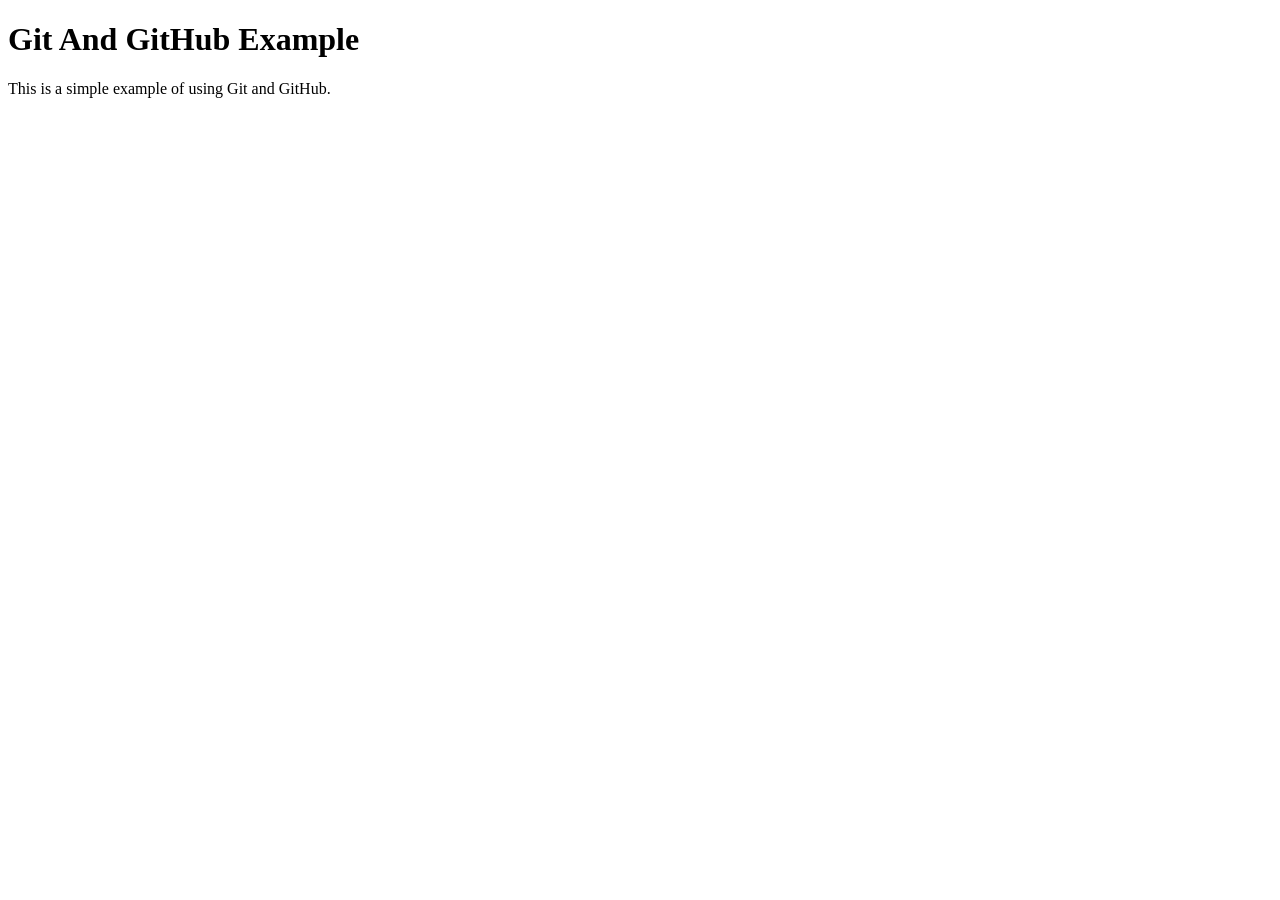
==== index.html @ 1efa2e89 "htmlSection" ====
<!DOCTYPE html>
<html lang="en">
<head>
    <meta charset="UTF-8">
    <meta name="viewport" content="width=device-width, initial-scale=1.0">
    <title>Git And GitHub Example</title>
    <link rel="stylesheet" href="style.css">
</head>
<body>
    <h1>Git And GitHub Example</h1>
    <p>This is a simple example of using Git and GitHub.</p>
</body>
</html>
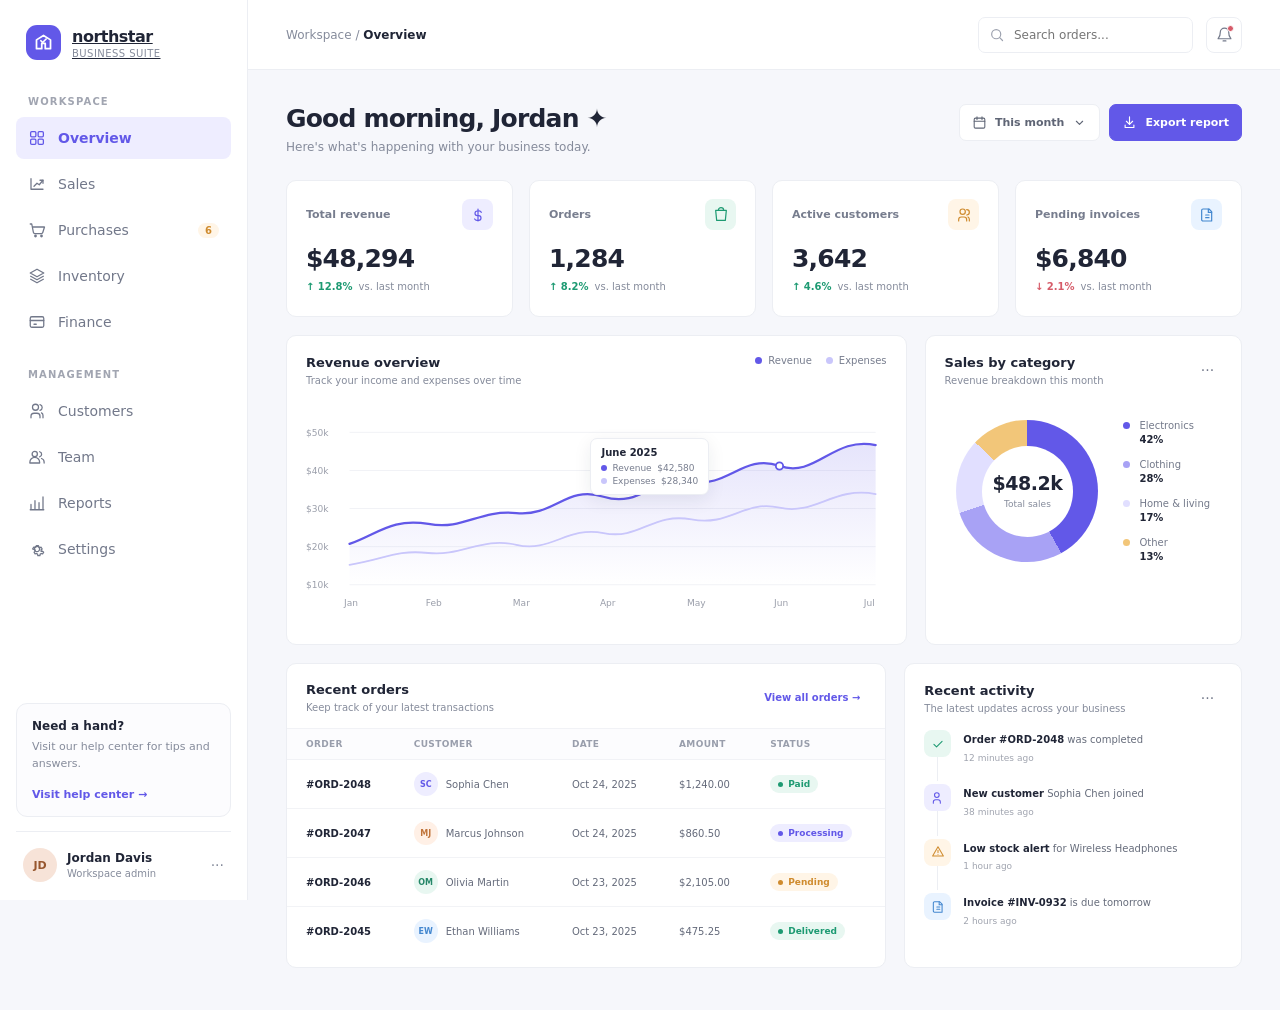
==== commit 9e5f2c87: "html-update" ====
--- a/index.html
+++ b/index.html
@@ -3,11 +3,533 @@
 <head>
     <meta charset="UTF-8">
     <meta name="viewport" content="width=device-width, initial-scale=1.0">
-    <title>Git And GitHub Example</title>
-    <link rel="stylesheet" href="style.css">
+    <meta name="theme-color" content="#f6f7fb">
+    <title>Overview | Northstar ERP</title>
+    <style>
+        :root {
+            color-scheme: light;
+            --ink: #202536;
+            --muted: #858b9b;
+            --line: #eceef3;
+            --surface: #fff;
+            --canvas: #f6f7fb;
+            --primary: #6258e8;
+            --primary-light: #eeedff;
+            --green: #1d9a72;
+            --green-light: #e8f7f1;
+            --red: #d65b69;
+            --red-light: #fff0f1;
+            --amber: #cf8b2e;
+            --amber-light: #fff5e7;
+            --sidebar-width: 248px;
+        }
+
+        * { box-sizing: border-box; }
+
+        body {
+            margin: 0;
+            background: var(--canvas);
+            color: var(--ink);
+            font-family: Inter, ui-sans-serif, system-ui, -apple-system, BlinkMacSystemFont, "Segoe UI", sans-serif;
+            font-size: 14px;
+            -webkit-font-smoothing: antialiased;
+        }
+
+        button, input { font: inherit; }
+        button { color: inherit; }
+        .app { min-height: 100vh; }
+
+        .sidebar {
+            position: fixed;
+            inset: 0 auto 0 0;
+            z-index: 3;
+            display: flex;
+            width: var(--sidebar-width);
+            flex-direction: column;
+            padding: 25px 16px 18px;
+            background: var(--surface);
+            border-right: 1px solid var(--line);
+        }
+
+        .brand {
+            display: flex;
+            align-items: center;
+            gap: 11px;
+            padding: 0 10px;
+            margin-bottom: 36px;
+            color: var(--ink);
+            font-size: 16px;
+            font-weight: 750;
+            letter-spacing: -.5px;
+        }
+
+        .brand-mark {
+            display: grid;
+            width: 35px;
+            height: 35px;
+            place-items: center;
+            border-radius: 11px;
+            background: var(--primary);
+            color: white;
+        }
+
+        .brand-mark svg { width: 21px; height: 21px; }
+        .brand small { display: block; margin-top: 2px; color: var(--muted); font-size: 10px; font-weight: 500; letter-spacing: .45px; }
+        .nav-label { padding: 0 12px; margin: 0 0 10px; color: #a1a5b1; font-size: 10px; font-weight: 700; letter-spacing: 1.15px; text-transform: uppercase; }
+        .nav-group { display: grid; gap: 4px; margin-bottom: 26px; }
+
+        .nav-link {
+            display: flex;
+            min-height: 42px;
+            align-items: center;
+            gap: 12px;
+            padding: 0 12px;
+            border: 0;
+            border-radius: 8px;
+            background: transparent;
+            color: #72788a;
+            cursor: pointer;
+            text-align: left;
+            transition: background .15s, color .15s;
+        }
+
+        .nav-link:hover { background: #f7f7fc; color: var(--ink); }
+        .nav-link.active { background: var(--primary-light); color: var(--primary); font-weight: 650; }
+        .nav-link svg { width: 18px; height: 18px; flex: 0 0 auto; }
+        .nav-count { margin-left: auto; padding: 2px 7px; border-radius: 10px; background: var(--amber-light); color: var(--amber); font-size: 10px; font-weight: 700; }
+
+        .sidebar-bottom { margin-top: auto; }
+        .help-card { padding: 15px; border: 1px solid var(--line); border-radius: 11px; background: #fcfcfe; }
+        .help-card strong { display: block; margin-bottom: 5px; font-size: 12px; }
+        .help-card p { margin: 0 0 12px; color: var(--muted); font-size: 11px; line-height: 1.6; }
+        .help-card button { padding: 0; border: 0; background: none; color: var(--primary); cursor: pointer; font-size: 11px; font-weight: 650; }
+        .profile { display: flex; align-items: center; gap: 10px; padding: 16px 7px 0; margin-top: 14px; border-top: 1px solid var(--line); }
+        .avatar { display: grid; width: 34px; height: 34px; flex: 0 0 auto; place-items: center; border-radius: 50%; background: #f7e3d8; color: #97562e; font-size: 11px; font-weight: 750; }
+        .profile-name { font-size: 12px; font-weight: 650; }
+        .profile-role { margin-top: 3px; color: var(--muted); font-size: 10px; }
+        .profile-more { margin-left: auto; color: var(--muted); }
+
+        .main { min-height: 100vh; margin-left: var(--sidebar-width); }
+        .topbar {
+            position: sticky;
+            top: 0;
+            z-index: 2;
+            display: flex;
+            height: 70px;
+            align-items: center;
+            justify-content: space-between;
+            padding: 0 38px;
+            border-bottom: 1px solid var(--line);
+            background: rgb(255 255 255 / 92%);
+            backdrop-filter: blur(12px);
+        }
+
+        .breadcrumb { color: var(--muted); font-size: 12px; }
+        .breadcrumb strong { color: var(--ink); font-weight: 650; }
+        .top-actions { display: flex; align-items: center; gap: 13px; }
+        .search { position: relative; }
+        .search svg { position: absolute; top: 10px; left: 11px; width: 16px; height: 16px; color: #9da2af; }
+        .search input { width: 215px; height: 36px; padding: 0 12px 0 35px; border: 1px solid var(--line); border-radius: 7px; outline: none; background: #fff; color: var(--ink); font-size: 12px; }
+        .search input:focus { border-color: #b7b2ff; box-shadow: 0 0 0 3px rgb(98 88 232 / 9%); }
+        .icon-button { position: relative; display: grid; width: 36px; height: 36px; place-items: center; border: 1px solid var(--line); border-radius: 8px; background: white; color: #73798a; cursor: pointer; }
+        .icon-button svg { width: 17px; height: 17px; }
+        .notification-dot { position: absolute; top: 7px; right: 7px; width: 7px; height: 7px; border: 1.5px solid white; border-radius: 50%; background: var(--red); }
+
+        .content { max-width: 1480px; padding: 34px 38px 42px; margin: 0 auto; }
+        .page-heading { display: flex; align-items: flex-start; justify-content: space-between; gap: 20px; margin-bottom: 26px; }
+        h1 { margin: 0; font-size: 25px; font-weight: 720; letter-spacing: -.8px; }
+        .subtitle { margin: 7px 0 0; color: var(--muted); font-size: 12px; }
+        .heading-actions { display: flex; align-items: center; gap: 9px; }
+        .date-select, .export-button { display: inline-flex; height: 37px; align-items: center; justify-content: center; gap: 8px; padding: 0 12px; border: 1px solid var(--line); border-radius: 7px; background: white; color: #5f6575; cursor: pointer; font-size: 11px; font-weight: 550; }
+        .date-select svg, .export-button svg { width: 15px; height: 15px; }
+        .export-button { border-color: var(--primary); background: var(--primary); color: white; font-weight: 650; }
+        .export-button:hover { background: #5147d3; }
+        .date-select:hover { background: #fafaff; }
+
+        .metrics { display: grid; grid-template-columns: repeat(4, minmax(0, 1fr)); gap: 16px; margin-bottom: 18px; }
+        .metric-card, .panel { border: 1px solid var(--line); border-radius: 10px; background: var(--surface); }
+        .metric-card { min-height: 137px; padding: 18px 19px; }
+        .metric-top { display: flex; align-items: center; justify-content: space-between; }
+        .metric-label { color: #777d8e; font-size: 11px; font-weight: 550; }
+        .metric-icon { display: grid; width: 31px; height: 31px; place-items: center; border-radius: 8px; }
+        .metric-icon svg { width: 16px; height: 16px; }
+        .metric-icon.purple { background: var(--primary-light); color: var(--primary); }
+        .metric-icon.green { background: var(--green-light); color: var(--green); }
+        .metric-icon.amber { background: var(--amber-light); color: var(--amber); }
+        .metric-icon.blue { background: #e9f3ff; color: #4387cf; }
+        .metric-value { margin-top: 14px; font-size: 25px; font-weight: 720; letter-spacing: -.8px; }
+        .metric-foot { display: flex; align-items: center; gap: 6px; margin-top: 8px; color: var(--muted); font-size: 10px; }
+        .trend { font-weight: 700; }
+        .trend.up { color: var(--green); }
+        .trend.down { color: var(--red); }
+
+        .analytics-grid { display: grid; grid-template-columns: minmax(0, 1.72fr) minmax(260px, .88fr); gap: 18px; margin-bottom: 18px; }
+        .panel { min-width: 0; padding: 19px; }
+        .panel-heading { display: flex; align-items: flex-start; justify-content: space-between; gap: 12px; }
+        .panel-title { margin: 0; font-size: 13px; font-weight: 680; }
+        .panel-subtitle { margin: 5px 0 0; color: var(--muted); font-size: 10px; }
+        .chart-legend { display: flex; gap: 14px; color: #777d8e; font-size: 10px; }
+        .legend-item { display: flex; align-items: center; gap: 6px; }
+        .legend-dot { width: 7px; height: 7px; border-radius: 50%; background: var(--primary); }
+        .legend-dot.secondary { background: #c9c6fb; }
+        .chart-wrap { position: relative; height: 222px; margin-top: 17px; }
+        .chart-wrap svg { width: 100%; height: 100%; overflow: visible; }
+        .grid-line { stroke: #f0f1f5; stroke-width: 1; }
+        .axis-label { fill: #9a9eaa; font-size: 10px; }
+        .chart-area { fill: url(#salesFill); }
+        .chart-line { fill: none; stroke: var(--primary); stroke-linecap: round; stroke-linejoin: round; stroke-width: 2.5; }
+        .chart-line.secondary { stroke: #c9c6fb; stroke-width: 2; }
+        .chart-tooltip { position: absolute; top: 35px; left: 49%; padding: 8px 10px; border: 1px solid var(--line); border-radius: 7px; background: white; box-shadow: 0 5px 18px rgb(31 35 55 / 8%); color: #777d8e; font-size: 9px; }
+        .chart-tooltip strong { display: block; margin-bottom: 5px; color: var(--ink); font-size: 10px; }
+        .tooltip-row { display: flex; align-items: center; gap: 5px; margin-top: 3px; }
+        .tooltip-dot { width: 6px; height: 6px; border-radius: 50%; background: var(--primary); }
+        .tooltip-dot.secondary { background: #c9c6fb; }
+
+        .donut-area { display: flex; min-height: 200px; align-items: center; justify-content: center; gap: 25px; padding: 12px 0 2px; }
+        .donut { position: relative; display: grid; width: 142px; height: 142px; flex: 0 0 auto; place-items: center; border-radius: 50%; background: conic-gradient(#6258e8 0 42%, #a8a2f5 42% 70%, #e1dfff 70% 87%, #f2c679 87% 100%); }
+        .donut::after { position: absolute; width: 91px; height: 91px; border-radius: 50%; background: white; content: ""; }
+        .donut-center { z-index: 1; text-align: center; }
+        .donut-center strong { display: block; font-size: 19px; letter-spacing: -.5px; }
+        .donut-center span { color: var(--muted); font-size: 9px; }
+        .category-list { display: grid; gap: 14px; }
+        .category { display: grid; grid-template-columns: 8px auto; align-items: center; column-gap: 8px; row-gap: 3px; }
+        .category-dot { width: 7px; height: 7px; border-radius: 50%; background: var(--primary); }
+        .category-dot.c2 { background: #a8a2f5; }
+        .category-dot.c3 { background: #e1dfff; }
+        .category-dot.c4 { background: #f2c679; }
+        .category-name { color: #73798a; font-size: 10px; }
+        .category strong { grid-column: 2; font-size: 10px; font-weight: 650; }
+
+        .lower-grid { display: grid; grid-template-columns: minmax(0, 1.6fr) minmax(265px, .9fr); gap: 18px; }
+        .table-panel { padding: 0; overflow: hidden; }
+        .table-panel .panel-heading { align-items: center; padding: 18px 19px 15px; }
+        .view-all { border: 0; background: none; color: var(--primary); cursor: pointer; font-size: 10px; font-weight: 650; }
+        .table-wrap { overflow-x: auto; }
+        table { width: 100%; border-collapse: collapse; text-align: left; white-space: nowrap; }
+        th { padding: 10px 15px; border-top: 1px solid #f1f2f6; border-bottom: 1px solid #f1f2f6; background: #fcfcfe; color: #999eac; font-size: 9px; font-weight: 650; letter-spacing: .35px; text-transform: uppercase; }
+        th:first-child, td:first-child { padding-left: 19px; }
+        th:last-child, td:last-child { padding-right: 19px; }
+        td { padding: 12px 15px; border-bottom: 1px solid #f2f3f6; color: #656b7b; font-size: 10px; }
+        tbody tr:last-child td { border-bottom: 0; }
+        .order-id { color: var(--ink); font-weight: 650; }
+        .customer-cell { display: flex; align-items: center; gap: 8px; }
+        .customer-avatar { display: grid; width: 24px; height: 24px; place-items: center; border-radius: 50%; background: #eeedff; color: #6258e8; font-size: 8px; font-weight: 700; }
+        .customer-avatar.orange { background: #fff0e6; color: #c0743a; }
+        .customer-avatar.green { background: #e8f7f1; color: #258768; }
+        .customer-avatar.blue { background: #e9f3ff; color: #4387cf; }
+        .status { display: inline-flex; align-items: center; gap: 5px; padding: 4px 8px; border-radius: 12px; font-size: 9px; font-weight: 600; }
+        .status::before { width: 5px; height: 5px; border-radius: 50%; background: currentColor; content: ""; }
+        .status.paid, .status.delivered { background: var(--green-light); color: var(--green); }
+        .status.pending { background: var(--amber-light); color: var(--amber); }
+        .status.processing { background: #eeedff; color: var(--primary); }
+        .status.cancelled { background: var(--red-light); color: var(--red); }
+        .activity-list { display: grid; margin-top: 16px; }
+        .activity { position: relative; display: grid; grid-template-columns: 29px 1fr; gap: 10px; padding-bottom: 19px; }
+        .activity:not(:last-child)::after { position: absolute; top: 27px; bottom: 3px; left: 13px; width: 1px; background: #eceef3; content: ""; }
+        .activity-icon { z-index: 1; display: grid; width: 27px; height: 27px; place-items: center; border-radius: 8px; background: var(--green-light); color: var(--green); }
+        .activity-icon svg { width: 14px; height: 14px; }
+        .activity-icon.purple { background: var(--primary-light); color: var(--primary); }
+        .activity-icon.amber { background: var(--amber-light); color: var(--amber); }
+        .activity-icon.blue { background: #e9f3ff; color: #4387cf; }
+        .activity-text { padding-top: 2px; color: #666c7b; font-size: 10px; line-height: 1.55; }
+        .activity-text strong { color: var(--ink); font-weight: 650; }
+        .activity-time { display: block; margin-top: 4px; color: #a0a4af; font-size: 9px; }
+        .empty-state { padding: 24px; color: var(--muted); font-size: 11px; text-align: center; }
+        .toast { position: fixed; right: 24px; bottom: 24px; z-index: 5; padding: 12px 16px; transform: translateY(12px); border-radius: 8px; background: #272a38; box-shadow: 0 8px 28px rgb(0 0 0 / 15%); color: white; font-size: 12px; opacity: 0; pointer-events: none; transition: .2s ease; }
+        .toast.visible { transform: translateY(0); opacity: 1; }
+        .mobile-menu { display: none; }
+
+        @media (max-width: 1120px) {
+            :root { --sidebar-width: 220px; }
+            .topbar { padding-right: 25px; padding-left: 25px; }
+            .content { padding-right: 25px; padding-left: 25px; }
+            .metrics { grid-template-columns: repeat(2, minmax(0, 1fr)); }
+            .analytics-grid, .lower-grid { grid-template-columns: minmax(0, 1.3fr) minmax(245px, .9fr); }
+            .donut-area { gap: 16px; }
+            .donut { width: 120px; height: 120px; }
+            .donut::after { width: 78px; height: 78px; }
+        }
+
+        @media (max-width: 820px) {
+            .sidebar { width: 68px; align-items: center; padding-right: 8px; padding-left: 8px; }
+            .brand { padding: 0; margin-bottom: 30px; }
+            .brand > span, .nav-label, .nav-link > span, .nav-count, .help-card, .profile > div:not(.avatar), .profile-more { display: none; }
+            .nav-group { width: 100%; }
+            .nav-link { justify-content: center; padding: 0; }
+            .nav-link svg { width: 19px; height: 19px; }
+            .profile { justify-content: center; width: 100%; padding: 14px 0 0; }
+            .main { margin-left: 68px; }
+            .analytics-grid, .lower-grid { grid-template-columns: 1fr; }
+            .donut-area { justify-content: flex-start; gap: 36px; padding-left: 22px; }
+        }
+
+        @media (max-width: 560px) {
+            .topbar { height: 59px; padding: 0 16px; }
+            .top-actions { gap: 8px; }
+            .search input { width: min(37vw, 165px); }
+            .breadcrumb { font-size: 10px; }
+            .content { padding: 25px 14px 30px; }
+            .page-heading { flex-direction: column; margin-bottom: 19px; }
+            h1 { font-size: 22px; }
+            .heading-actions { width: 100%; }
+            .date-select, .export-button { flex: 1; }
+            .metrics { gap: 10px; }
+            .metric-card { min-height: 125px; padding: 14px; }
+            .metric-value { font-size: 21px; }
+            .metric-label { font-size: 10px; }
+            .metric-foot { flex-wrap: wrap; font-size: 9px; }
+            .panel { padding: 15px; }
+            .chart-legend { gap: 8px; font-size: 9px; }
+            .chart-wrap { height: 190px; }
+            .donut-area { justify-content: center; gap: 23px; padding-left: 0; }
+            .donut { width: 112px; height: 112px; }
+            .donut::after { width: 73px; height: 73px; }
+            .category-list { gap: 11px; }
+            .table-panel { padding: 0; }
+            .table-panel .panel-heading { padding-right: 15px; padding-left: 15px; }
+            th, td { padding-right: 12px; padding-left: 12px; }
+            th:first-child, td:first-child { padding-left: 15px; }
+            th:last-child, td:last-child { padding-right: 15px; }
+            .toast { right: 14px; bottom: 14px; left: 82px; text-align: center; }
+        }
+
+        @media (prefers-reduced-motion: reduce) {
+            *, *::before, *::after { scroll-behavior: auto !important; transition-duration: .01ms !important; }
+        }
+    </style>
 </head>
 <body>
-    <h1>Git And GitHub Example</h1>
-    <p>This is a simple example of using Git and GitHub.</p>
+    <div class="app">
+        <aside class="sidebar" aria-label="Main navigation">
+            <a class="brand" href="#" aria-label="Northstar ERP home">
+                <span class="brand-mark" aria-hidden="true">
+                    <svg viewBox="0 0 24 24" fill="none" stroke="currentColor" stroke-width="2">
+                        <path d="M4 19V9l8-5 8 5v10h-6v-6h-4v6H4Z" stroke-linejoin="round"/>
+                        <path d="m9 10 2 2 4-4" stroke-linecap="round" stroke-linejoin="round"/>
+                    </svg>
+                </span>
+                <span>northstar<small>BUSINESS SUITE</small></span>
+            </a>
+
+            <nav aria-label="ERP sections">
+                <p class="nav-label">Workspace</p>
+                <div class="nav-group">
+                    <button class="nav-link active" type="button" data-section="Overview" aria-current="page">
+                        <svg viewBox="0 0 24 24" fill="none" stroke="currentColor" stroke-width="1.7"><rect x="3.5" y="3.5" width="7" height="7" rx="1.5"/><rect x="13.5" y="3.5" width="7" height="7" rx="1.5"/><rect x="3.5" y="13.5" width="7" height="7" rx="1.5"/><rect x="13.5" y="13.5" width="7" height="7" rx="1.5"/></svg><span>Overview</span>
+                    </button>
+                    <button class="nav-link" type="button" data-section="Sales">
+                        <svg viewBox="0 0 24 24" fill="none" stroke="currentColor" stroke-width="1.7"><path d="M4 19V5m0 14h16M8 15l4-4 3 2 5-6" stroke-linecap="round" stroke-linejoin="round"/><path d="M16 7h4v4" stroke-linecap="round" stroke-linejoin="round"/></svg><span>Sales</span>
+                    </button>
+                    <button class="nav-link" type="button" data-section="Purchases">
+                        <svg viewBox="0 0 24 24" fill="none" stroke="currentColor" stroke-width="1.7"><path d="M3 4h2l2.2 11.2a2 2 0 0 0 2 1.6h8.6a2 2 0 0 0 1.9-1.4L22 8H6" stroke-linecap="round" stroke-linejoin="round"/><circle cx="10" cy="20" r="1"/><circle cx="18" cy="20" r="1"/></svg><span>Purchases</span><span class="nav-count">6</span>
+                    </button>
+                    <button class="nav-link" type="button" data-section="Inventory">
+                        <svg viewBox="0 0 24 24" fill="none" stroke="currentColor" stroke-width="1.7"><path d="m12 3 9 5-9 5-9-5 9-5Z" stroke-linejoin="round"/><path d="m3 12 9 5 9-5M3 16l9 5 9-5" stroke-linejoin="round"/></svg><span>Inventory</span>
+                    </button>
+                    <button class="nav-link" type="button" data-section="Finance">
+                        <svg viewBox="0 0 24 24" fill="none" stroke="currentColor" stroke-width="1.7"><rect x="3" y="5" width="18" height="14" rx="2"/><path d="M3 10h18m-13 5h3" stroke-linecap="round"/></svg><span>Finance</span>
+                    </button>
+                </div>
+
+                <p class="nav-label">Management</p>
+                <div class="nav-group">
+                    <button class="nav-link" type="button" data-section="Customers">
+                        <svg viewBox="0 0 24 24" fill="none" stroke="currentColor" stroke-width="1.7"><path d="M16 21v-2a4 4 0 0 0-4-4H8a4 4 0 0 0-4 4v2m6-10a4 4 0 1 0 0-8 4 4 0 0 0 0 8Zm6-7.5a4 4 0 0 1 0 7.7m2 3.3a4 4 0 0 1 2 3.5V21" stroke-linecap="round"/></svg><span>Customers</span>
+                    </button>
+                    <button class="nav-link" type="button" data-section="Team">
+                        <svg viewBox="0 0 24 24" fill="none" stroke="currentColor" stroke-width="1.7"><circle cx="9" cy="8" r="3.5"/><path d="M2.5 20v-1a6.5 6.5 0 0 1 13 0v1Zm13-15a3.5 3.5 0 0 1 0 6.8M18 14a5 5 0 0 1 3.5 4.8V20" stroke-linecap="round" stroke-linejoin="round"/></svg><span>Team</span>
+                    </button>
+                    <button class="nav-link" type="button" data-section="Reports">
+                        <svg viewBox="0 0 24 24" fill="none" stroke="currentColor" stroke-width="1.7"><path d="M4 19.5V14m5.3 5.5V9m5.4 10.5v-8m5.3 8V4" stroke-linecap="round"/><path d="M3 21h18" stroke-linecap="round"/></svg><span>Reports</span>
+                    </button>
+                    <button class="nav-link" type="button" data-section="Settings">
+                        <svg viewBox="0 0 24 24" fill="none" stroke="currentColor" stroke-width="1.7"><path d="M12 8.5a3.5 3.5 0 1 0 0 7 3.5 3.5 0 0 0 0-7Z"/><path d="m19.4 15 .1.1 1.4 1.1-1.4 2.4-1.7-.6a8 8 0 0 1-1.6.9l-.3 1.8h-2.8l-.3-1.8a8 8 0 0 1-1.6-.9l-1.7.6-1.4-2.4 1.4-1.1a7 7 0 0 1 0-1.9L6.1 12l1.4-2.4 1.7.6a8 8 0 0 1 1.6-.9l.3-1.8h2.8l.3 1.8a8 8 0 0 1 1.6.9l1.7-.6 1.4 2.4-1.4 1.1a7 7 0 0 1-.1 1.9Z" stroke-linejoin="round"/></svg><span>Settings</span>
+                    </button>
+                </div>
+            </nav>
+
+            <div class="sidebar-bottom">
+                <div class="help-card">
+                    <strong>Need a hand?</strong>
+                    <p>Visit our help center for tips and answers.</p>
+                    <button type="button" data-toast="Help center is coming soon.">Visit help center →</button>
+                </div>
+                <div class="profile">
+                    <div class="avatar" aria-hidden="true">JD</div>
+                    <div><div class="profile-name">Jordan Davis</div><div class="profile-role">Workspace admin</div></div>
+                    <span class="profile-more" aria-hidden="true">···</span>
+                </div>
+            </div>
+        </aside>
+
+        <main class="main">
+            <header class="topbar">
+                <div class="breadcrumb">Workspace <span aria-hidden="true">/</span> <strong id="breadcrumb-current">Overview</strong></div>
+                <div class="top-actions">
+                    <label class="search">
+                        <svg viewBox="0 0 24 24" fill="none" stroke="currentColor" stroke-width="1.8" aria-hidden="true"><circle cx="10.8" cy="10.8" r="6.8"/><path d="m16 16 4.3 4.3" stroke-linecap="round"/></svg>
+                        <input id="order-search" type="search" placeholder="Search orders..." aria-label="Search orders">
+                    </label>
+                    <button class="icon-button" type="button" aria-label="Notifications" data-toast="You're all caught up.">
+                        <svg viewBox="0 0 24 24" fill="none" stroke="currentColor" stroke-width="1.7"><path d="M18 9a6 6 0 0 0-12 0c0 7-3 7-3 9h18c0-2-3-2-3-9m-8 12h4" stroke-linecap="round" stroke-linejoin="round"/></svg>
+                        <span class="notification-dot"></span>
+                    </button>
+                </div>
+            </header>
+
+            <div class="content">
+                <section class="page-heading" aria-labelledby="page-title">
+                    <div>
+                        <h1 id="page-title">Good morning, Jordan <span aria-hidden="true">✦</span></h1>
+                        <p class="subtitle">Here's what's happening with your business today.</p>
+                    </div>
+                    <div class="heading-actions">
+                        <button class="date-select" type="button" id="date-button">
+                            <svg viewBox="0 0 24 24" fill="none" stroke="currentColor" stroke-width="1.7" aria-hidden="true"><rect x="3.5" y="5" width="17" height="16" rx="2"/><path d="M16 3v4M8 3v4M3.5 10h17" stroke-linecap="round"/></svg>
+                            <span id="date-label">This month</span>
+                            <svg viewBox="0 0 24 24" fill="none" stroke="currentColor" stroke-width="1.8" aria-hidden="true"><path d="m7 10 5 5 5-5" stroke-linecap="round" stroke-linejoin="round"/></svg>
+                        </button>
+                        <button class="export-button" type="button" data-toast="Your report is ready to export.">
+                            <svg viewBox="0 0 24 24" fill="none" stroke="currentColor" stroke-width="1.8" aria-hidden="true"><path d="M12 3v12m-5-5 5 5 5-5M5 16v4h14v-4" stroke-linecap="round" stroke-linejoin="round"/></svg>
+                            Export report
+                        </button>
+                    </div>
+                </section>
+
+                <section class="metrics" aria-label="Key business metrics">
+                    <article class="metric-card">
+                        <div class="metric-top"><span class="metric-label">Total revenue</span><span class="metric-icon purple"><svg viewBox="0 0 24 24" fill="none" stroke="currentColor" stroke-width="1.8"><path d="M12 3v18m5-13a4 4 0 0 0-4-2h-2a3.5 3.5 0 0 0 0 7h2a3.5 3.5 0 0 1 0 7h-2a4 4 0 0 1-4-2" stroke-linecap="round"/></svg></span></div>
+                        <div class="metric-value">$48,294</div>
+                        <div class="metric-foot"><span class="trend up">↑ 12.8%</span><span>vs. last month</span></div>
+                    </article>
+                    <article class="metric-card">
+                        <div class="metric-top"><span class="metric-label">Orders</span><span class="metric-icon green"><svg viewBox="0 0 24 24" fill="none" stroke="currentColor" stroke-width="1.8"><path d="M4 5h16l-1.5 15h-13L4 5Zm4 0a4 4 0 0 1 8 0" stroke-linejoin="round" stroke-linecap="round"/></svg></span></div>
+                        <div class="metric-value">1,284</div>
+                        <div class="metric-foot"><span class="trend up">↑ 8.2%</span><span>vs. last month</span></div>
+                    </article>
+                    <article class="metric-card">
+                        <div class="metric-top"><span class="metric-label">Active customers</span><span class="metric-icon amber"><svg viewBox="0 0 24 24" fill="none" stroke="currentColor" stroke-width="1.8"><path d="M16 21v-2a4 4 0 0 0-4-4H8a4 4 0 0 0-4 4v2m6-10a4 4 0 1 0 0-8 4 4 0 0 0 0 8Zm6-7a4 4 0 0 1 0 8m2 3a4 4 0 0 1 2 3.5V21" stroke-linecap="round"/></svg></span></div>
+                        <div class="metric-value">3,642</div>
+                        <div class="metric-foot"><span class="trend up">↑ 4.6%</span><span>vs. last month</span></div>
+                    </article>
+                    <article class="metric-card">
+                        <div class="metric-top"><span class="metric-label">Pending invoices</span><span class="metric-icon blue"><svg viewBox="0 0 24 24" fill="none" stroke="currentColor" stroke-width="1.8"><path d="M6 3h9l4 4v14H6a2 2 0 0 1-2-2V5a2 2 0 0 1 2-2Z" stroke-linejoin="round"/><path d="M14 3v5h5m-9 4h5m-5 4h5" stroke-linecap="round"/></svg></span></div>
+                        <div class="metric-value">$6,840</div>
+                        <div class="metric-foot"><span class="trend down">↓ 2.1%</span><span>vs. last month</span></div>
+                    </article>
+                </section>
+
+                <section class="analytics-grid" aria-label="Business analytics">
+                    <article class="panel">
+                        <div class="panel-heading">
+                            <div><h2 class="panel-title">Revenue overview</h2><p class="panel-subtitle">Track your income and expenses over time</p></div>
+                            <div class="chart-legend" aria-label="Chart legend"><span class="legend-item"><span class="legend-dot"></span>Revenue</span><span class="legend-item"><span class="legend-dot secondary"></span>Expenses</span></div>
+                        </div>
+                        <div class="chart-wrap">
+                            <svg viewBox="0 0 640 220" role="img" aria-label="Line chart showing revenue and expenses from January through July">
+                                <defs><linearGradient id="salesFill" x1="0" x2="0" y1="0" y2="1"><stop offset="0%" stop-color="#6258e8" stop-opacity=".16"/><stop offset="100%" stop-color="#6258e8" stop-opacity="0"/></linearGradient></defs>
+                                <line class="grid-line" x1="48" y1="20" x2="628" y2="20"/><line class="grid-line" x1="48" y1="62" x2="628" y2="62"/><line class="grid-line" x1="48" y1="104" x2="628" y2="104"/><line class="grid-line" x1="48" y1="146" x2="628" y2="146"/><line class="grid-line" x1="48" y1="188" x2="628" y2="188"/>
+                                <text class="axis-label" x="0" y="24">$50k</text><text class="axis-label" x="0" y="66">$40k</text><text class="axis-label" x="0" y="108">$30k</text><text class="axis-label" x="0" y="150">$20k</text><text class="axis-label" x="0" y="192">$10k</text>
+                                <path class="chart-area" d="M48 143 C79 132 95 114 135 121 S190 105 232 109 S287 78 328 91 S385 66 425 74 S482 43 522 57 S581 24 628 34 L628 188 L48 188 Z"/>
+                                <path class="chart-line secondary" d="M48 166 C86 160 99 149 135 153 S194 135 232 144 S288 123 328 131 S382 108 425 116 S483 94 522 103 S582 79 628 88"/>
+                                <path class="chart-line" d="M48 143 C79 132 95 114 135 121 S190 105 232 109 S287 78 328 91 S385 66 425 74 S482 43 522 57 S581 24 628 34"/>
+                                <circle cx="522" cy="57" r="4" fill="white" stroke="#6258e8" stroke-width="2"/>
+                                <text class="axis-label" x="42" y="211">Jan</text><text class="axis-label" x="132" y="211">Feb</text><text class="axis-label" x="228" y="211">Mar</text><text class="axis-label" x="324" y="211">Apr</text><text class="axis-label" x="420" y="211">May</text><text class="axis-label" x="516" y="211">Jun</text><text class="axis-label" x="615" y="211">Jul</text>
+                            </svg>
+                            <div class="chart-tooltip" aria-hidden="true"><strong>June 2025</strong><div class="tooltip-row"><span class="tooltip-dot"></span>Revenue&nbsp; $42,580</div><div class="tooltip-row"><span class="tooltip-dot secondary"></span>Expenses&nbsp; $28,340</div></div>
+                        </div>
+                    </article>
+
+                    <article class="panel">
+                        <div class="panel-heading"><div><h2 class="panel-title">Sales by category</h2><p class="panel-subtitle">Revenue breakdown this month</p></div><button class="icon-button" type="button" aria-label="More category options" data-toast="Category options are coming soon." style="width:29px;height:29px;border:0">···</button></div>
+                        <div class="donut-area">
+                            <div class="donut" role="img" aria-label="Sales by category: Electronics 42%, Clothing 28%, Home and living 17%, Other 13%"><div class="donut-center"><strong>$48.2k</strong><span>Total sales</span></div></div>
+                            <div class="category-list">
+                                <div class="category"><span class="category-dot"></span><span class="category-name">Electronics</span><strong>42%</strong></div>
+                                <div class="category"><span class="category-dot c2"></span><span class="category-name">Clothing</span><strong>28%</strong></div>
+                                <div class="category"><span class="category-dot c3"></span><span class="category-name">Home &amp; living</span><strong>17%</strong></div>
+                                <div class="category"><span class="category-dot c4"></span><span class="category-name">Other</span><strong>13%</strong></div>
+                            </div>
+                        </div>
+                    </article>
+                </section>
+
+                <section class="lower-grid" aria-label="Recent business activity">
+                    <article class="panel table-panel">
+                        <div class="panel-heading"><div><h2 class="panel-title">Recent orders</h2><p class="panel-subtitle">Keep track of your latest transactions</p></div><button class="view-all" type="button" data-toast="You're viewing the latest orders.">View all orders →</button></div>
+                        <div class="table-wrap">
+                            <table>
+                                <thead><tr><th>Order</th><th>Customer</th><th>Date</th><th>Amount</th><th>Status</th></tr></thead>
+                                <tbody id="orders-body">
+                                    <tr data-search="ord-2048 sophia chen"><td class="order-id">#ORD-2048</td><td><span class="customer-cell"><span class="customer-avatar">SC</span>Sophia Chen</span></td><td>Oct 24, 2025</td><td>$1,240.00</td><td><span class="status paid">Paid</span></td></tr>
+                                    <tr data-search="ord-2047 marcus johnson"><td class="order-id">#ORD-2047</td><td><span class="customer-cell"><span class="customer-avatar orange">MJ</span>Marcus Johnson</span></td><td>Oct 24, 2025</td><td>$860.50</td><td><span class="status processing">Processing</span></td></tr>
+                                    <tr data-search="ord-2046 olivia martin"><td class="order-id">#ORD-2046</td><td><span class="customer-cell"><span class="customer-avatar green">OM</span>Olivia Martin</span></td><td>Oct 23, 2025</td><td>$2,105.00</td><td><span class="status pending">Pending</span></td></tr>
+                                    <tr data-search="ord-2045 ethan williams"><td class="order-id">#ORD-2045</td><td><span class="customer-cell"><span class="customer-avatar blue">EW</span>Ethan Williams</span></td><td>Oct 23, 2025</td><td>$475.25</td><td><span class="status delivered">Delivered</span></td></tr>
+                                </tbody>
+                            </table>
+                            <div class="empty-state" id="empty-orders" hidden>No orders match your search.</div>
+                        </div>
+                    </article>
+
+                    <article class="panel">
+                        <div class="panel-heading"><div><h2 class="panel-title">Recent activity</h2><p class="panel-subtitle">The latest updates across your business</p></div><button class="icon-button" type="button" aria-label="More activity options" data-toast="Activity options are coming soon." style="width:29px;height:29px;border:0">···</button></div>
+                        <div class="activity-list">
+                            <div class="activity"><span class="activity-icon"><svg viewBox="0 0 24 24" fill="none" stroke="currentColor" stroke-width="1.8"><path d="M5 12.5 9.5 17 19 7.5" stroke-linecap="round" stroke-linejoin="round"/></svg></span><div class="activity-text"><strong>Order #ORD-2048</strong> was completed<span class="activity-time">12 minutes ago</span></div></div>
+                            <div class="activity"><span class="activity-icon purple"><svg viewBox="0 0 24 24" fill="none" stroke="currentColor" stroke-width="1.8"><path d="M16 21v-2a4 4 0 0 0-4-4H8a4 4 0 0 0-4 4v2m6-10a4 4 0 1 0 0-8 4 4 0 0 0 0 8Z" stroke-linecap="round"/></svg></span><div class="activity-text"><strong>New customer</strong> Sophia Chen joined<span class="activity-time">38 minutes ago</span></div></div>
+                            <div class="activity"><span class="activity-icon amber"><svg viewBox="0 0 24 24" fill="none" stroke="currentColor" stroke-width="1.8"><path d="M12 3 2.8 19h18.4L12 3Zm0 6v4m0 3h.01" stroke-linecap="round" stroke-linejoin="round"/></svg></span><div class="activity-text"><strong>Low stock alert</strong> for Wireless Headphones<span class="activity-time">1 hour ago</span></div></div>
+                            <div class="activity"><span class="activity-icon blue"><svg viewBox="0 0 24 24" fill="none" stroke="currentColor" stroke-width="1.8"><path d="M6 3h9l4 4v14H6a2 2 0 0 1-2-2V5a2 2 0 0 1 2-2Z" stroke-linejoin="round"/><path d="M14 3v5h5m-9 4h5m-5 4h5" stroke-linecap="round"/></svg></span><div class="activity-text"><strong>Invoice #INV-0932</strong> is due tomorrow<span class="activity-time">2 hours ago</span></div></div>
+                        </div>
+                    </article>
+                </section>
+            </div>
+        </main>
+    </div>
+    <div class="toast" id="toast" role="status" aria-live="polite"></div>
+    <script>
+        const toast = document.getElementById("toast");
+        let toastTimer;
+
+        function showToast(message) {
+            toast.textContent = message;
+            toast.classList.add("visible");
+            window.clearTimeout(toastTimer);
+            toastTimer = window.setTimeout(() => toast.classList.remove("visible"), 2600);
+        }
+
+        document.querySelectorAll("[data-toast]").forEach((button) => {
+            button.addEventListener("click", () => showToast(button.dataset.toast));
+        });
+
+        document.querySelectorAll(".nav-link").forEach((button) => {
+            button.addEventListener("click", () => {
+                document.querySelector(".nav-link.active")?.classList.remove("active");
+                document.querySelector(".nav-link[aria-current]")?.removeAttribute("aria-current");
+                button.classList.add("active");
+                button.setAttribute("aria-current", "page");
+                document.getElementById("breadcrumb-current").textContent = button.dataset.section;
+                if (button.dataset.section !== "Overview") {
+                    showToast(`${button.dataset.section} workspace selected.`);
+                }
+            });
+        });
+
+        document.getElementById("order-search").addEventListener("input", (event) => {
+            const query = event.target.value.trim().toLowerCase();
+            const rows = [...document.querySelectorAll("#orders-body tr")];
+            let visibleCount = 0;
+            rows.forEach((row) => {
+                const matches = row.dataset.search.includes(query);
+                row.hidden = !matches;
+                if (matches) visibleCount += 1;
+            });
+            document.getElementById("empty-orders").hidden = visibleCount !== 0;
+        });
+
+        document.getElementById("date-button").addEventListener("click", () => {
+            const label = document.getElementById("date-label");
+            label.textContent = label.textContent === "This month" ? "Last 30 days" : "This month";
+            showToast(`Showing ${label.textContent.toLowerCase()} data.`);
+        });
+    </script>
 </body>
-</html>+</html>
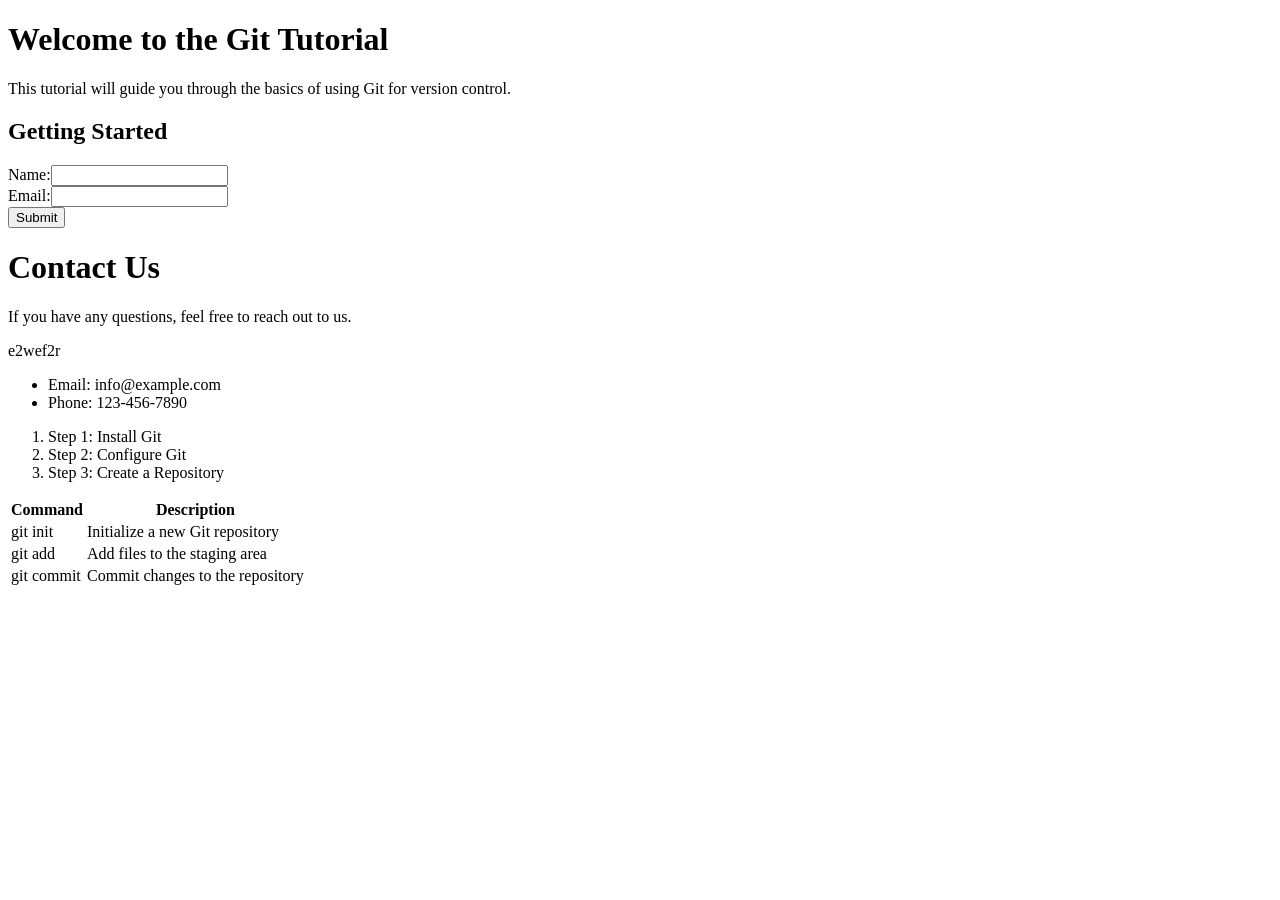
==== commit de99bb08: "Add files via upload" ====
--- a/index.html
+++ b/index.html
@@ -1,535 +1,52 @@
-<!DOCTYPE html>
-<html lang="en">
-<head>
-    <meta charset="UTF-8">
-    <meta name="viewport" content="width=device-width, initial-scale=1.0">
-    <meta name="theme-color" content="#f6f7fb">
-    <title>Overview | Northstar ERP</title>
-    <style>
-        :root {
-            color-scheme: light;
-            --ink: #202536;
-            --muted: #858b9b;
-            --line: #eceef3;
-            --surface: #fff;
-            --canvas: #f6f7fb;
-            --primary: #6258e8;
-            --primary-light: #eeedff;
-            --green: #1d9a72;
-            --green-light: #e8f7f1;
-            --red: #d65b69;
-            --red-light: #fff0f1;
-            --amber: #cf8b2e;
-            --amber-light: #fff5e7;
-            --sidebar-width: 248px;
-        }
-
-        * { box-sizing: border-box; }
-
-        body {
-            margin: 0;
-            background: var(--canvas);
-            color: var(--ink);
-            font-family: Inter, ui-sans-serif, system-ui, -apple-system, BlinkMacSystemFont, "Segoe UI", sans-serif;
-            font-size: 14px;
-            -webkit-font-smoothing: antialiased;
-        }
-
-        button, input { font: inherit; }
-        button { color: inherit; }
-        .app { min-height: 100vh; }
-
-        .sidebar {
-            position: fixed;
-            inset: 0 auto 0 0;
-            z-index: 3;
-            display: flex;
-            width: var(--sidebar-width);
-            flex-direction: column;
-            padding: 25px 16px 18px;
-            background: var(--surface);
-            border-right: 1px solid var(--line);
-        }
-
-        .brand {
-            display: flex;
-            align-items: center;
-            gap: 11px;
-            padding: 0 10px;
-            margin-bottom: 36px;
-            color: var(--ink);
-            font-size: 16px;
-            font-weight: 750;
-            letter-spacing: -.5px;
-        }
-
-        .brand-mark {
-            display: grid;
-            width: 35px;
-            height: 35px;
-            place-items: center;
-            border-radius: 11px;
-            background: var(--primary);
-            color: white;
-        }
-
-        .brand-mark svg { width: 21px; height: 21px; }
-        .brand small { display: block; margin-top: 2px; color: var(--muted); font-size: 10px; font-weight: 500; letter-spacing: .45px; }
-        .nav-label { padding: 0 12px; margin: 0 0 10px; color: #a1a5b1; font-size: 10px; font-weight: 700; letter-spacing: 1.15px; text-transform: uppercase; }
-        .nav-group { display: grid; gap: 4px; margin-bottom: 26px; }
-
-        .nav-link {
-            display: flex;
-            min-height: 42px;
-            align-items: center;
-            gap: 12px;
-            padding: 0 12px;
-            border: 0;
-            border-radius: 8px;
-            background: transparent;
-            color: #72788a;
-            cursor: pointer;
-            text-align: left;
-            transition: background .15s, color .15s;
-        }
-
-        .nav-link:hover { background: #f7f7fc; color: var(--ink); }
-        .nav-link.active { background: var(--primary-light); color: var(--primary); font-weight: 650; }
-        .nav-link svg { width: 18px; height: 18px; flex: 0 0 auto; }
-        .nav-count { margin-left: auto; padding: 2px 7px; border-radius: 10px; background: var(--amber-light); color: var(--amber); font-size: 10px; font-weight: 700; }
-
-        .sidebar-bottom { margin-top: auto; }
-        .help-card { padding: 15px; border: 1px solid var(--line); border-radius: 11px; background: #fcfcfe; }
-        .help-card strong { display: block; margin-bottom: 5px; font-size: 12px; }
-        .help-card p { margin: 0 0 12px; color: var(--muted); font-size: 11px; line-height: 1.6; }
-        .help-card button { padding: 0; border: 0; background: none; color: var(--primary); cursor: pointer; font-size: 11px; font-weight: 650; }
-        .profile { display: flex; align-items: center; gap: 10px; padding: 16px 7px 0; margin-top: 14px; border-top: 1px solid var(--line); }
-        .avatar { display: grid; width: 34px; height: 34px; flex: 0 0 auto; place-items: center; border-radius: 50%; background: #f7e3d8; color: #97562e; font-size: 11px; font-weight: 750; }
-        .profile-name { font-size: 12px; font-weight: 650; }
-        .profile-role { margin-top: 3px; color: var(--muted); font-size: 10px; }
-        .profile-more { margin-left: auto; color: var(--muted); }
-
-        .main { min-height: 100vh; margin-left: var(--sidebar-width); }
-        .topbar {
-            position: sticky;
-            top: 0;
-            z-index: 2;
-            display: flex;
-            height: 70px;
-            align-items: center;
-            justify-content: space-between;
-            padding: 0 38px;
-            border-bottom: 1px solid var(--line);
-            background: rgb(255 255 255 / 92%);
-            backdrop-filter: blur(12px);
-        }
-
-        .breadcrumb { color: var(--muted); font-size: 12px; }
-        .breadcrumb strong { color: var(--ink); font-weight: 650; }
-        .top-actions { display: flex; align-items: center; gap: 13px; }
-        .search { position: relative; }
-        .search svg { position: absolute; top: 10px; left: 11px; width: 16px; height: 16px; color: #9da2af; }
-        .search input { width: 215px; height: 36px; padding: 0 12px 0 35px; border: 1px solid var(--line); border-radius: 7px; outline: none; background: #fff; color: var(--ink); font-size: 12px; }
-        .search input:focus { border-color: #b7b2ff; box-shadow: 0 0 0 3px rgb(98 88 232 / 9%); }
-        .icon-button { position: relative; display: grid; width: 36px; height: 36px; place-items: center; border: 1px solid var(--line); border-radius: 8px; background: white; color: #73798a; cursor: pointer; }
-        .icon-button svg { width: 17px; height: 17px; }
-        .notification-dot { position: absolute; top: 7px; right: 7px; width: 7px; height: 7px; border: 1.5px solid white; border-radius: 50%; background: var(--red); }
-
-        .content { max-width: 1480px; padding: 34px 38px 42px; margin: 0 auto; }
-        .page-heading { display: flex; align-items: flex-start; justify-content: space-between; gap: 20px; margin-bottom: 26px; }
-        h1 { margin: 0; font-size: 25px; font-weight: 720; letter-spacing: -.8px; }
-        .subtitle { margin: 7px 0 0; color: var(--muted); font-size: 12px; }
-        .heading-actions { display: flex; align-items: center; gap: 9px; }
-        .date-select, .export-button { display: inline-flex; height: 37px; align-items: center; justify-content: center; gap: 8px; padding: 0 12px; border: 1px solid var(--line); border-radius: 7px; background: white; color: #5f6575; cursor: pointer; font-size: 11px; font-weight: 550; }
-        .date-select svg, .export-button svg { width: 15px; height: 15px; }
-        .export-button { border-color: var(--primary); background: var(--primary); color: white; font-weight: 650; }
-        .export-button:hover { background: #5147d3; }
-        .date-select:hover { background: #fafaff; }
-
-        .metrics { display: grid; grid-template-columns: repeat(4, minmax(0, 1fr)); gap: 16px; margin-bottom: 18px; }
-        .metric-card, .panel { border: 1px solid var(--line); border-radius: 10px; background: var(--surface); }
-        .metric-card { min-height: 137px; padding: 18px 19px; }
-        .metric-top { display: flex; align-items: center; justify-content: space-between; }
-        .metric-label { color: #777d8e; font-size: 11px; font-weight: 550; }
-        .metric-icon { display: grid; width: 31px; height: 31px; place-items: center; border-radius: 8px; }
-        .metric-icon svg { width: 16px; height: 16px; }
-        .metric-icon.purple { background: var(--primary-light); color: var(--primary); }
-        .metric-icon.green { background: var(--green-light); color: var(--green); }
-        .metric-icon.amber { background: var(--amber-light); color: var(--amber); }
-        .metric-icon.blue { background: #e9f3ff; color: #4387cf; }
-        .metric-value { margin-top: 14px; font-size: 25px; font-weight: 720; letter-spacing: -.8px; }
-        .metric-foot { display: flex; align-items: center; gap: 6px; margin-top: 8px; color: var(--muted); font-size: 10px; }
-        .trend { font-weight: 700; }
-        .trend.up { color: var(--green); }
-        .trend.down { color: var(--red); }
-
-        .analytics-grid { display: grid; grid-template-columns: minmax(0, 1.72fr) minmax(260px, .88fr); gap: 18px; margin-bottom: 18px; }
-        .panel { min-width: 0; padding: 19px; }
-        .panel-heading { display: flex; align-items: flex-start; justify-content: space-between; gap: 12px; }
-        .panel-title { margin: 0; font-size: 13px; font-weight: 680; }
-        .panel-subtitle { margin: 5px 0 0; color: var(--muted); font-size: 10px; }
-        .chart-legend { display: flex; gap: 14px; color: #777d8e; font-size: 10px; }
-        .legend-item { display: flex; align-items: center; gap: 6px; }
-        .legend-dot { width: 7px; height: 7px; border-radius: 50%; background: var(--primary); }
-        .legend-dot.secondary { background: #c9c6fb; }
-        .chart-wrap { position: relative; height: 222px; margin-top: 17px; }
-        .chart-wrap svg { width: 100%; height: 100%; overflow: visible; }
-        .grid-line { stroke: #f0f1f5; stroke-width: 1; }
-        .axis-label { fill: #9a9eaa; font-size: 10px; }
-        .chart-area { fill: url(#salesFill); }
-        .chart-line { fill: none; stroke: var(--primary); stroke-linecap: round; stroke-linejoin: round; stroke-width: 2.5; }
-        .chart-line.secondary { stroke: #c9c6fb; stroke-width: 2; }
-        .chart-tooltip { position: absolute; top: 35px; left: 49%; padding: 8px 10px; border: 1px solid var(--line); border-radius: 7px; background: white; box-shadow: 0 5px 18px rgb(31 35 55 / 8%); color: #777d8e; font-size: 9px; }
-        .chart-tooltip strong { display: block; margin-bottom: 5px; color: var(--ink); font-size: 10px; }
-        .tooltip-row { display: flex; align-items: center; gap: 5px; margin-top: 3px; }
-        .tooltip-dot { width: 6px; height: 6px; border-radius: 50%; background: var(--primary); }
-        .tooltip-dot.secondary { background: #c9c6fb; }
-
-        .donut-area { display: flex; min-height: 200px; align-items: center; justify-content: center; gap: 25px; padding: 12px 0 2px; }
-        .donut { position: relative; display: grid; width: 142px; height: 142px; flex: 0 0 auto; place-items: center; border-radius: 50%; background: conic-gradient(#6258e8 0 42%, #a8a2f5 42% 70%, #e1dfff 70% 87%, #f2c679 87% 100%); }
-        .donut::after { position: absolute; width: 91px; height: 91px; border-radius: 50%; background: white; content: ""; }
-        .donut-center { z-index: 1; text-align: center; }
-        .donut-center strong { display: block; font-size: 19px; letter-spacing: -.5px; }
-        .donut-center span { color: var(--muted); font-size: 9px; }
-        .category-list { display: grid; gap: 14px; }
-        .category { display: grid; grid-template-columns: 8px auto; align-items: center; column-gap: 8px; row-gap: 3px; }
-        .category-dot { width: 7px; height: 7px; border-radius: 50%; background: var(--primary); }
-        .category-dot.c2 { background: #a8a2f5; }
-        .category-dot.c3 { background: #e1dfff; }
-        .category-dot.c4 { background: #f2c679; }
-        .category-name { color: #73798a; font-size: 10px; }
-        .category strong { grid-column: 2; font-size: 10px; font-weight: 650; }
-
-        .lower-grid { display: grid; grid-template-columns: minmax(0, 1.6fr) minmax(265px, .9fr); gap: 18px; }
-        .table-panel { padding: 0; overflow: hidden; }
-        .table-panel .panel-heading { align-items: center; padding: 18px 19px 15px; }
-        .view-all { border: 0; background: none; color: var(--primary); cursor: pointer; font-size: 10px; font-weight: 650; }
-        .table-wrap { overflow-x: auto; }
-        table { width: 100%; border-collapse: collapse; text-align: left; white-space: nowrap; }
-        th { padding: 10px 15px; border-top: 1px solid #f1f2f6; border-bottom: 1px solid #f1f2f6; background: #fcfcfe; color: #999eac; font-size: 9px; font-weight: 650; letter-spacing: .35px; text-transform: uppercase; }
-        th:first-child, td:first-child { padding-left: 19px; }
-        th:last-child, td:last-child { padding-right: 19px; }
-        td { padding: 12px 15px; border-bottom: 1px solid #f2f3f6; color: #656b7b; font-size: 10px; }
-        tbody tr:last-child td { border-bottom: 0; }
-        .order-id { color: var(--ink); font-weight: 650; }
-        .customer-cell { display: flex; align-items: center; gap: 8px; }
-        .customer-avatar { display: grid; width: 24px; height: 24px; place-items: center; border-radius: 50%; background: #eeedff; color: #6258e8; font-size: 8px; font-weight: 700; }
-        .customer-avatar.orange { background: #fff0e6; color: #c0743a; }
-        .customer-avatar.green { background: #e8f7f1; color: #258768; }
-        .customer-avatar.blue { background: #e9f3ff; color: #4387cf; }
-        .status { display: inline-flex; align-items: center; gap: 5px; padding: 4px 8px; border-radius: 12px; font-size: 9px; font-weight: 600; }
-        .status::before { width: 5px; height: 5px; border-radius: 50%; background: currentColor; content: ""; }
-        .status.paid, .status.delivered { background: var(--green-light); color: var(--green); }
-        .status.pending { background: var(--amber-light); color: var(--amber); }
-        .status.processing { background: #eeedff; color: var(--primary); }
-        .status.cancelled { background: var(--red-light); color: var(--red); }
-        .activity-list { display: grid; margin-top: 16px; }
-        .activity { position: relative; display: grid; grid-template-columns: 29px 1fr; gap: 10px; padding-bottom: 19px; }
-        .activity:not(:last-child)::after { position: absolute; top: 27px; bottom: 3px; left: 13px; width: 1px; background: #eceef3; content: ""; }
-        .activity-icon { z-index: 1; display: grid; width: 27px; height: 27px; place-items: center; border-radius: 8px; background: var(--green-light); color: var(--green); }
-        .activity-icon svg { width: 14px; height: 14px; }
-        .activity-icon.purple { background: var(--primary-light); color: var(--primary); }
-        .activity-icon.amber { background: var(--amber-light); color: var(--amber); }
-        .activity-icon.blue { background: #e9f3ff; color: #4387cf; }
-        .activity-text { padding-top: 2px; color: #666c7b; font-size: 10px; line-height: 1.55; }
-        .activity-text strong { color: var(--ink); font-weight: 650; }
-        .activity-time { display: block; margin-top: 4px; color: #a0a4af; font-size: 9px; }
-        .empty-state { padding: 24px; color: var(--muted); font-size: 11px; text-align: center; }
-        .toast { position: fixed; right: 24px; bottom: 24px; z-index: 5; padding: 12px 16px; transform: translateY(12px); border-radius: 8px; background: #272a38; box-shadow: 0 8px 28px rgb(0 0 0 / 15%); color: white; font-size: 12px; opacity: 0; pointer-events: none; transition: .2s ease; }
-        .toast.visible { transform: translateY(0); opacity: 1; }
-        .mobile-menu { display: none; }
-
-        @media (max-width: 1120px) {
-            :root { --sidebar-width: 220px; }
-            .topbar { padding-right: 25px; padding-left: 25px; }
-            .content { padding-right: 25px; padding-left: 25px; }
-            .metrics { grid-template-columns: repeat(2, minmax(0, 1fr)); }
-            .analytics-grid, .lower-grid { grid-template-columns: minmax(0, 1.3fr) minmax(245px, .9fr); }
-            .donut-area { gap: 16px; }
-            .donut { width: 120px; height: 120px; }
-            .donut::after { width: 78px; height: 78px; }
-        }
-
-        @media (max-width: 820px) {
-            .sidebar { width: 68px; align-items: center; padding-right: 8px; padding-left: 8px; }
-            .brand { padding: 0; margin-bottom: 30px; }
-            .brand > span, .nav-label, .nav-link > span, .nav-count, .help-card, .profile > div:not(.avatar), .profile-more { display: none; }
-            .nav-group { width: 100%; }
-            .nav-link { justify-content: center; padding: 0; }
-            .nav-link svg { width: 19px; height: 19px; }
-            .profile { justify-content: center; width: 100%; padding: 14px 0 0; }
-            .main { margin-left: 68px; }
-            .analytics-grid, .lower-grid { grid-template-columns: 1fr; }
-            .donut-area { justify-content: flex-start; gap: 36px; padding-left: 22px; }
-        }
-
-        @media (max-width: 560px) {
-            .topbar { height: 59px; padding: 0 16px; }
-            .top-actions { gap: 8px; }
-            .search input { width: min(37vw, 165px); }
-            .breadcrumb { font-size: 10px; }
-            .content { padding: 25px 14px 30px; }
-            .page-heading { flex-direction: column; margin-bottom: 19px; }
-            h1 { font-size: 22px; }
-            .heading-actions { width: 100%; }
-            .date-select, .export-button { flex: 1; }
-            .metrics { gap: 10px; }
-            .metric-card { min-height: 125px; padding: 14px; }
-            .metric-value { font-size: 21px; }
-            .metric-label { font-size: 10px; }
-            .metric-foot { flex-wrap: wrap; font-size: 9px; }
-            .panel { padding: 15px; }
-            .chart-legend { gap: 8px; font-size: 9px; }
-            .chart-wrap { height: 190px; }
-            .donut-area { justify-content: center; gap: 23px; padding-left: 0; }
-            .donut { width: 112px; height: 112px; }
-            .donut::after { width: 73px; height: 73px; }
-            .category-list { gap: 11px; }
-            .table-panel { padding: 0; }
-            .table-panel .panel-heading { padding-right: 15px; padding-left: 15px; }
-            th, td { padding-right: 12px; padding-left: 12px; }
-            th:first-child, td:first-child { padding-left: 15px; }
-            th:last-child, td:last-child { padding-right: 15px; }
-            .toast { right: 14px; bottom: 14px; left: 82px; text-align: center; }
-        }
-
-        @media (prefers-reduced-motion: reduce) {
-            *, *::before, *::after { scroll-behavior: auto !important; transition-duration: .01ms !important; }
-        }
-    </style>
-</head>
-<body>
-    <div class="app">
-        <aside class="sidebar" aria-label="Main navigation">
-            <a class="brand" href="#" aria-label="Northstar ERP home">
-                <span class="brand-mark" aria-hidden="true">
-                    <svg viewBox="0 0 24 24" fill="none" stroke="currentColor" stroke-width="2">
-                        <path d="M4 19V9l8-5 8 5v10h-6v-6h-4v6H4Z" stroke-linejoin="round"/>
-                        <path d="m9 10 2 2 4-4" stroke-linecap="round" stroke-linejoin="round"/>
-                    </svg>
-                </span>
-                <span>northstar<small>BUSINESS SUITE</small></span>
-            </a>
-
-            <nav aria-label="ERP sections">
-                <p class="nav-label">Workspace</p>
-                <div class="nav-group">
-                    <button class="nav-link active" type="button" data-section="Overview" aria-current="page">
-                        <svg viewBox="0 0 24 24" fill="none" stroke="currentColor" stroke-width="1.7"><rect x="3.5" y="3.5" width="7" height="7" rx="1.5"/><rect x="13.5" y="3.5" width="7" height="7" rx="1.5"/><rect x="3.5" y="13.5" width="7" height="7" rx="1.5"/><rect x="13.5" y="13.5" width="7" height="7" rx="1.5"/></svg><span>Overview</span>
-                    </button>
-                    <button class="nav-link" type="button" data-section="Sales">
-                        <svg viewBox="0 0 24 24" fill="none" stroke="currentColor" stroke-width="1.7"><path d="M4 19V5m0 14h16M8 15l4-4 3 2 5-6" stroke-linecap="round" stroke-linejoin="round"/><path d="M16 7h4v4" stroke-linecap="round" stroke-linejoin="round"/></svg><span>Sales</span>
-                    </button>
-                    <button class="nav-link" type="button" data-section="Purchases">
-                        <svg viewBox="0 0 24 24" fill="none" stroke="currentColor" stroke-width="1.7"><path d="M3 4h2l2.2 11.2a2 2 0 0 0 2 1.6h8.6a2 2 0 0 0 1.9-1.4L22 8H6" stroke-linecap="round" stroke-linejoin="round"/><circle cx="10" cy="20" r="1"/><circle cx="18" cy="20" r="1"/></svg><span>Purchases</span><span class="nav-count">6</span>
-                    </button>
-                    <button class="nav-link" type="button" data-section="Inventory">
-                        <svg viewBox="0 0 24 24" fill="none" stroke="currentColor" stroke-width="1.7"><path d="m12 3 9 5-9 5-9-5 9-5Z" stroke-linejoin="round"/><path d="m3 12 9 5 9-5M3 16l9 5 9-5" stroke-linejoin="round"/></svg><span>Inventory</span>
-                    </button>
-                    <button class="nav-link" type="button" data-section="Finance">
-                        <svg viewBox="0 0 24 24" fill="none" stroke="currentColor" stroke-width="1.7"><rect x="3" y="5" width="18" height="14" rx="2"/><path d="M3 10h18m-13 5h3" stroke-linecap="round"/></svg><span>Finance</span>
-                    </button>
-                </div>
-
-                <p class="nav-label">Management</p>
-                <div class="nav-group">
-                    <button class="nav-link" type="button" data-section="Customers">
-                        <svg viewBox="0 0 24 24" fill="none" stroke="currentColor" stroke-width="1.7"><path d="M16 21v-2a4 4 0 0 0-4-4H8a4 4 0 0 0-4 4v2m6-10a4 4 0 1 0 0-8 4 4 0 0 0 0 8Zm6-7.5a4 4 0 0 1 0 7.7m2 3.3a4 4 0 0 1 2 3.5V21" stroke-linecap="round"/></svg><span>Customers</span>
-                    </button>
-                    <button class="nav-link" type="button" data-section="Team">
-                        <svg viewBox="0 0 24 24" fill="none" stroke="currentColor" stroke-width="1.7"><circle cx="9" cy="8" r="3.5"/><path d="M2.5 20v-1a6.5 6.5 0 0 1 13 0v1Zm13-15a3.5 3.5 0 0 1 0 6.8M18 14a5 5 0 0 1 3.5 4.8V20" stroke-linecap="round" stroke-linejoin="round"/></svg><span>Team</span>
-                    </button>
-                    <button class="nav-link" type="button" data-section="Reports">
-                        <svg viewBox="0 0 24 24" fill="none" stroke="currentColor" stroke-width="1.7"><path d="M4 19.5V14m5.3 5.5V9m5.4 10.5v-8m5.3 8V4" stroke-linecap="round"/><path d="M3 21h18" stroke-linecap="round"/></svg><span>Reports</span>
-                    </button>
-                    <button class="nav-link" type="button" data-section="Settings">
-                        <svg viewBox="0 0 24 24" fill="none" stroke="currentColor" stroke-width="1.7"><path d="M12 8.5a3.5 3.5 0 1 0 0 7 3.5 3.5 0 0 0 0-7Z"/><path d="m19.4 15 .1.1 1.4 1.1-1.4 2.4-1.7-.6a8 8 0 0 1-1.6.9l-.3 1.8h-2.8l-.3-1.8a8 8 0 0 1-1.6-.9l-1.7.6-1.4-2.4 1.4-1.1a7 7 0 0 1 0-1.9L6.1 12l1.4-2.4 1.7.6a8 8 0 0 1 1.6-.9l.3-1.8h2.8l.3 1.8a8 8 0 0 1 1.6.9l1.7-.6 1.4 2.4-1.4 1.1a7 7 0 0 1-.1 1.9Z" stroke-linejoin="round"/></svg><span>Settings</span>
-                    </button>
-                </div>
-            </nav>
-
-            <div class="sidebar-bottom">
-                <div class="help-card">
-                    <strong>Need a hand?</strong>
-                    <p>Visit our help center for tips and answers.</p>
-                    <button type="button" data-toast="Help center is coming soon.">Visit help center →</button>
-                </div>
-                <div class="profile">
-                    <div class="avatar" aria-hidden="true">JD</div>
-                    <div><div class="profile-name">Jordan Davis</div><div class="profile-role">Workspace admin</div></div>
-                    <span class="profile-more" aria-hidden="true">···</span>
-                </div>
-            </div>
-        </aside>
-
-        <main class="main">
-            <header class="topbar">
-                <div class="breadcrumb">Workspace <span aria-hidden="true">/</span> <strong id="breadcrumb-current">Overview</strong></div>
-                <div class="top-actions">
-                    <label class="search">
-                        <svg viewBox="0 0 24 24" fill="none" stroke="currentColor" stroke-width="1.8" aria-hidden="true"><circle cx="10.8" cy="10.8" r="6.8"/><path d="m16 16 4.3 4.3" stroke-linecap="round"/></svg>
-                        <input id="order-search" type="search" placeholder="Search orders..." aria-label="Search orders">
-                    </label>
-                    <button class="icon-button" type="button" aria-label="Notifications" data-toast="You're all caught up.">
-                        <svg viewBox="0 0 24 24" fill="none" stroke="currentColor" stroke-width="1.7"><path d="M18 9a6 6 0 0 0-12 0c0 7-3 7-3 9h18c0-2-3-2-3-9m-8 12h4" stroke-linecap="round" stroke-linejoin="round"/></svg>
-                        <span class="notification-dot"></span>
-                    </button>
-                </div>
-            </header>
-
-            <div class="content">
-                <section class="page-heading" aria-labelledby="page-title">
-                    <div>
-                        <h1 id="page-title">Good morning, Jordan <span aria-hidden="true">✦</span></h1>
-                        <p class="subtitle">Here's what's happening with your business today.</p>
-                    </div>
-                    <div class="heading-actions">
-                        <button class="date-select" type="button" id="date-button">
-                            <svg viewBox="0 0 24 24" fill="none" stroke="currentColor" stroke-width="1.7" aria-hidden="true"><rect x="3.5" y="5" width="17" height="16" rx="2"/><path d="M16 3v4M8 3v4M3.5 10h17" stroke-linecap="round"/></svg>
-                            <span id="date-label">This month</span>
-                            <svg viewBox="0 0 24 24" fill="none" stroke="currentColor" stroke-width="1.8" aria-hidden="true"><path d="m7 10 5 5 5-5" stroke-linecap="round" stroke-linejoin="round"/></svg>
-                        </button>
-                        <button class="export-button" type="button" data-toast="Your report is ready to export.">
-                            <svg viewBox="0 0 24 24" fill="none" stroke="currentColor" stroke-width="1.8" aria-hidden="true"><path d="M12 3v12m-5-5 5 5 5-5M5 16v4h14v-4" stroke-linecap="round" stroke-linejoin="round"/></svg>
-                            Export report
-                        </button>
-                    </div>
-                </section>
-
-                <section class="metrics" aria-label="Key business metrics">
-                    <article class="metric-card">
-                        <div class="metric-top"><span class="metric-label">Total revenue</span><span class="metric-icon purple"><svg viewBox="0 0 24 24" fill="none" stroke="currentColor" stroke-width="1.8"><path d="M12 3v18m5-13a4 4 0 0 0-4-2h-2a3.5 3.5 0 0 0 0 7h2a3.5 3.5 0 0 1 0 7h-2a4 4 0 0 1-4-2" stroke-linecap="round"/></svg></span></div>
-                        <div class="metric-value">$48,294</div>
-                        <div class="metric-foot"><span class="trend up">↑ 12.8%</span><span>vs. last month</span></div>
-                    </article>
-                    <article class="metric-card">
-                        <div class="metric-top"><span class="metric-label">Orders</span><span class="metric-icon green"><svg viewBox="0 0 24 24" fill="none" stroke="currentColor" stroke-width="1.8"><path d="M4 5h16l-1.5 15h-13L4 5Zm4 0a4 4 0 0 1 8 0" stroke-linejoin="round" stroke-linecap="round"/></svg></span></div>
-                        <div class="metric-value">1,284</div>
-                        <div class="metric-foot"><span class="trend up">↑ 8.2%</span><span>vs. last month</span></div>
-                    </article>
-                    <article class="metric-card">
-                        <div class="metric-top"><span class="metric-label">Active customers</span><span class="metric-icon amber"><svg viewBox="0 0 24 24" fill="none" stroke="currentColor" stroke-width="1.8"><path d="M16 21v-2a4 4 0 0 0-4-4H8a4 4 0 0 0-4 4v2m6-10a4 4 0 1 0 0-8 4 4 0 0 0 0 8Zm6-7a4 4 0 0 1 0 8m2 3a4 4 0 0 1 2 3.5V21" stroke-linecap="round"/></svg></span></div>
-                        <div class="metric-value">3,642</div>
-                        <div class="metric-foot"><span class="trend up">↑ 4.6%</span><span>vs. last month</span></div>
-                    </article>
-                    <article class="metric-card">
-                        <div class="metric-top"><span class="metric-label">Pending invoices</span><span class="metric-icon blue"><svg viewBox="0 0 24 24" fill="none" stroke="currentColor" stroke-width="1.8"><path d="M6 3h9l4 4v14H6a2 2 0 0 1-2-2V5a2 2 0 0 1 2-2Z" stroke-linejoin="round"/><path d="M14 3v5h5m-9 4h5m-5 4h5" stroke-linecap="round"/></svg></span></div>
-                        <div class="metric-value">$6,840</div>
-                        <div class="metric-foot"><span class="trend down">↓ 2.1%</span><span>vs. last month</span></div>
-                    </article>
-                </section>
-
-                <section class="analytics-grid" aria-label="Business analytics">
-                    <article class="panel">
-                        <div class="panel-heading">
-                            <div><h2 class="panel-title">Revenue overview</h2><p class="panel-subtitle">Track your income and expenses over time</p></div>
-                            <div class="chart-legend" aria-label="Chart legend"><span class="legend-item"><span class="legend-dot"></span>Revenue</span><span class="legend-item"><span class="legend-dot secondary"></span>Expenses</span></div>
-                        </div>
-                        <div class="chart-wrap">
-                            <svg viewBox="0 0 640 220" role="img" aria-label="Line chart showing revenue and expenses from January through July">
-                                <defs><linearGradient id="salesFill" x1="0" x2="0" y1="0" y2="1"><stop offset="0%" stop-color="#6258e8" stop-opacity=".16"/><stop offset="100%" stop-color="#6258e8" stop-opacity="0"/></linearGradient></defs>
-                                <line class="grid-line" x1="48" y1="20" x2="628" y2="20"/><line class="grid-line" x1="48" y1="62" x2="628" y2="62"/><line class="grid-line" x1="48" y1="104" x2="628" y2="104"/><line class="grid-line" x1="48" y1="146" x2="628" y2="146"/><line class="grid-line" x1="48" y1="188" x2="628" y2="188"/>
-                                <text class="axis-label" x="0" y="24">$50k</text><text class="axis-label" x="0" y="66">$40k</text><text class="axis-label" x="0" y="108">$30k</text><text class="axis-label" x="0" y="150">$20k</text><text class="axis-label" x="0" y="192">$10k</text>
-                                <path class="chart-area" d="M48 143 C79 132 95 114 135 121 S190 105 232 109 S287 78 328 91 S385 66 425 74 S482 43 522 57 S581 24 628 34 L628 188 L48 188 Z"/>
-                                <path class="chart-line secondary" d="M48 166 C86 160 99 149 135 153 S194 135 232 144 S288 123 328 131 S382 108 425 116 S483 94 522 103 S582 79 628 88"/>
-                                <path class="chart-line" d="M48 143 C79 132 95 114 135 121 S190 105 232 109 S287 78 328 91 S385 66 425 74 S482 43 522 57 S581 24 628 34"/>
-                                <circle cx="522" cy="57" r="4" fill="white" stroke="#6258e8" stroke-width="2"/>
-                                <text class="axis-label" x="42" y="211">Jan</text><text class="axis-label" x="132" y="211">Feb</text><text class="axis-label" x="228" y="211">Mar</text><text class="axis-label" x="324" y="211">Apr</text><text class="axis-label" x="420" y="211">May</text><text class="axis-label" x="516" y="211">Jun</text><text class="axis-label" x="615" y="211">Jul</text>
-                            </svg>
-                            <div class="chart-tooltip" aria-hidden="true"><strong>June 2025</strong><div class="tooltip-row"><span class="tooltip-dot"></span>Revenue&nbsp; $42,580</div><div class="tooltip-row"><span class="tooltip-dot secondary"></span>Expenses&nbsp; $28,340</div></div>
-                        </div>
-                    </article>
-
-                    <article class="panel">
-                        <div class="panel-heading"><div><h2 class="panel-title">Sales by category</h2><p class="panel-subtitle">Revenue breakdown this month</p></div><button class="icon-button" type="button" aria-label="More category options" data-toast="Category options are coming soon." style="width:29px;height:29px;border:0">···</button></div>
-                        <div class="donut-area">
-                            <div class="donut" role="img" aria-label="Sales by category: Electronics 42%, Clothing 28%, Home and living 17%, Other 13%"><div class="donut-center"><strong>$48.2k</strong><span>Total sales</span></div></div>
-                            <div class="category-list">
-                                <div class="category"><span class="category-dot"></span><span class="category-name">Electronics</span><strong>42%</strong></div>
-                                <div class="category"><span class="category-dot c2"></span><span class="category-name">Clothing</span><strong>28%</strong></div>
-                                <div class="category"><span class="category-dot c3"></span><span class="category-name">Home &amp; living</span><strong>17%</strong></div>
-                                <div class="category"><span class="category-dot c4"></span><span class="category-name">Other</span><strong>13%</strong></div>
-                            </div>
-                        </div>
-                    </article>
-                </section>
-
-                <section class="lower-grid" aria-label="Recent business activity">
-                    <article class="panel table-panel">
-                        <div class="panel-heading"><div><h2 class="panel-title">Recent orders</h2><p class="panel-subtitle">Keep track of your latest transactions</p></div><button class="view-all" type="button" data-toast="You're viewing the latest orders.">View all orders →</button></div>
-                        <div class="table-wrap">
-                            <table>
-                                <thead><tr><th>Order</th><th>Customer</th><th>Date</th><th>Amount</th><th>Status</th></tr></thead>
-                                <tbody id="orders-body">
-                                    <tr data-search="ord-2048 sophia chen"><td class="order-id">#ORD-2048</td><td><span class="customer-cell"><span class="customer-avatar">SC</span>Sophia Chen</span></td><td>Oct 24, 2025</td><td>$1,240.00</td><td><span class="status paid">Paid</span></td></tr>
-                                    <tr data-search="ord-2047 marcus johnson"><td class="order-id">#ORD-2047</td><td><span class="customer-cell"><span class="customer-avatar orange">MJ</span>Marcus Johnson</span></td><td>Oct 24, 2025</td><td>$860.50</td><td><span class="status processing">Processing</span></td></tr>
-                                    <tr data-search="ord-2046 olivia martin"><td class="order-id">#ORD-2046</td><td><span class="customer-cell"><span class="customer-avatar green">OM</span>Olivia Martin</span></td><td>Oct 23, 2025</td><td>$2,105.00</td><td><span class="status pending">Pending</span></td></tr>
-                                    <tr data-search="ord-2045 ethan williams"><td class="order-id">#ORD-2045</td><td><span class="customer-cell"><span class="customer-avatar blue">EW</span>Ethan Williams</span></td><td>Oct 23, 2025</td><td>$475.25</td><td><span class="status delivered">Delivered</span></td></tr>
-                                </tbody>
-                            </table>
-                            <div class="empty-state" id="empty-orders" hidden>No orders match your search.</div>
-                        </div>
-                    </article>
-
-                    <article class="panel">
-                        <div class="panel-heading"><div><h2 class="panel-title">Recent activity</h2><p class="panel-subtitle">The latest updates across your business</p></div><button class="icon-button" type="button" aria-label="More activity options" data-toast="Activity options are coming soon." style="width:29px;height:29px;border:0">···</button></div>
-                        <div class="activity-list">
-                            <div class="activity"><span class="activity-icon"><svg viewBox="0 0 24 24" fill="none" stroke="currentColor" stroke-width="1.8"><path d="M5 12.5 9.5 17 19 7.5" stroke-linecap="round" stroke-linejoin="round"/></svg></span><div class="activity-text"><strong>Order #ORD-2048</strong> was completed<span class="activity-time">12 minutes ago</span></div></div>
-                            <div class="activity"><span class="activity-icon purple"><svg viewBox="0 0 24 24" fill="none" stroke="currentColor" stroke-width="1.8"><path d="M16 21v-2a4 4 0 0 0-4-4H8a4 4 0 0 0-4 4v2m6-10a4 4 0 1 0 0-8 4 4 0 0 0 0 8Z" stroke-linecap="round"/></svg></span><div class="activity-text"><strong>New customer</strong> Sophia Chen joined<span class="activity-time">38 minutes ago</span></div></div>
-                            <div class="activity"><span class="activity-icon amber"><svg viewBox="0 0 24 24" fill="none" stroke="currentColor" stroke-width="1.8"><path d="M12 3 2.8 19h18.4L12 3Zm0 6v4m0 3h.01" stroke-linecap="round" stroke-linejoin="round"/></svg></span><div class="activity-text"><strong>Low stock alert</strong> for Wireless Headphones<span class="activity-time">1 hour ago</span></div></div>
-                            <div class="activity"><span class="activity-icon blue"><svg viewBox="0 0 24 24" fill="none" stroke="currentColor" stroke-width="1.8"><path d="M6 3h9l4 4v14H6a2 2 0 0 1-2-2V5a2 2 0 0 1 2-2Z" stroke-linejoin="round"/><path d="M14 3v5h5m-9 4h5m-5 4h5" stroke-linecap="round"/></svg></span><div class="activity-text"><strong>Invoice #INV-0932</strong> is due tomorrow<span class="activity-time">2 hours ago</span></div></div>
-                        </div>
-                    </article>
-                </section>
-            </div>
-        </main>
-    </div>
-    <div class="toast" id="toast" role="status" aria-live="polite"></div>
-    <script>
-        const toast = document.getElementById("toast");
-        let toastTimer;
-
-        function showToast(message) {
-            toast.textContent = message;
-            toast.classList.add("visible");
-            window.clearTimeout(toastTimer);
-            toastTimer = window.setTimeout(() => toast.classList.remove("visible"), 2600);
-        }
-
-        document.querySelectorAll("[data-toast]").forEach((button) => {
-            button.addEventListener("click", () => showToast(button.dataset.toast));
-        });
-
-        document.querySelectorAll(".nav-link").forEach((button) => {
-            button.addEventListener("click", () => {
-                document.querySelector(".nav-link.active")?.classList.remove("active");
-                document.querySelector(".nav-link[aria-current]")?.removeAttribute("aria-current");
-                button.classList.add("active");
-                button.setAttribute("aria-current", "page");
-                document.getElementById("breadcrumb-current").textContent = button.dataset.section;
-                if (button.dataset.section !== "Overview") {
-                    showToast(`${button.dataset.section} workspace selected.`);
-                }
-            });
-        });
-
-        document.getElementById("order-search").addEventListener("input", (event) => {
-            const query = event.target.value.trim().toLowerCase();
-            const rows = [...document.querySelectorAll("#orders-body tr")];
-            let visibleCount = 0;
-            rows.forEach((row) => {
-                const matches = row.dataset.search.includes(query);
-                row.hidden = !matches;
-                if (matches) visibleCount += 1;
-            });
-            document.getElementById("empty-orders").hidden = visibleCount !== 0;
-        });
-
-        document.getElementById("date-button").addEventListener("click", () => {
-            const label = document.getElementById("date-label");
-            label.textContent = label.textContent === "This month" ? "Last 30 days" : "This month";
-            showToast(`Showing ${label.textContent.toLowerCase()} data.`);
-        });
-    </script>
-</body>
-</html>
+<!DOCTYPE html>
+<html lang="en">
+<head>
+    <meta charset="UTF-8">
+    <meta name="viewport" content="width=device-width, initial-scale=1.0">
+    <title>Git Tutorial</title>
+</head>
+<body>
+    <h1>Welcome to the Git Tutorial</h1>
+    <p>This tutorial will guide you through the basics of using Git for version control.</p>
+    <h2>Getting Started</h2>
+    <table>
+        <tr>
+            <th>Command</th>
+            <th>Description</th>
+        </tr>
+        <tr>
+            <td>git init</td>
+            <td>Initialize a new Git repository</td>
+        </tr>
+        <tr>
+            <td>git add</td>
+            <td>Add files to the staging area</td>
+        </tr>
+        <tr>
+            <td>git commit</td>
+            <td>Commit changes to the repository</td>
+        </tr>
+        <form action="https://www.example.com/submit" method="post">
+            <label for="name">Name:</label>
+            <input type="text" id="name" name="name" required>
+            <br>
+            <label for="email">Email:</label>
+            <input type="email" id="email" name="email" required>
+            <br>
+            <input type="submit" value="Submit">
+        </form>
+        <h1>Contact Us</h1>
+        <p>If you have any questions, feel free to reach out to us.</p>
+        <p>e2wef2r</p>
+        <ul>
+            <li>Email: info@example.com</li>
+            <li>Phone: 123-456-7890</li>
+        </ul>
+        <ol>
+            <li>Step 1: Install Git</li>
+            <li>Step 2: Configure Git</li>
+            <li>Step 3: Create a Repository</li>
+        </ol>
+    </table>    
+</body>
+</html>
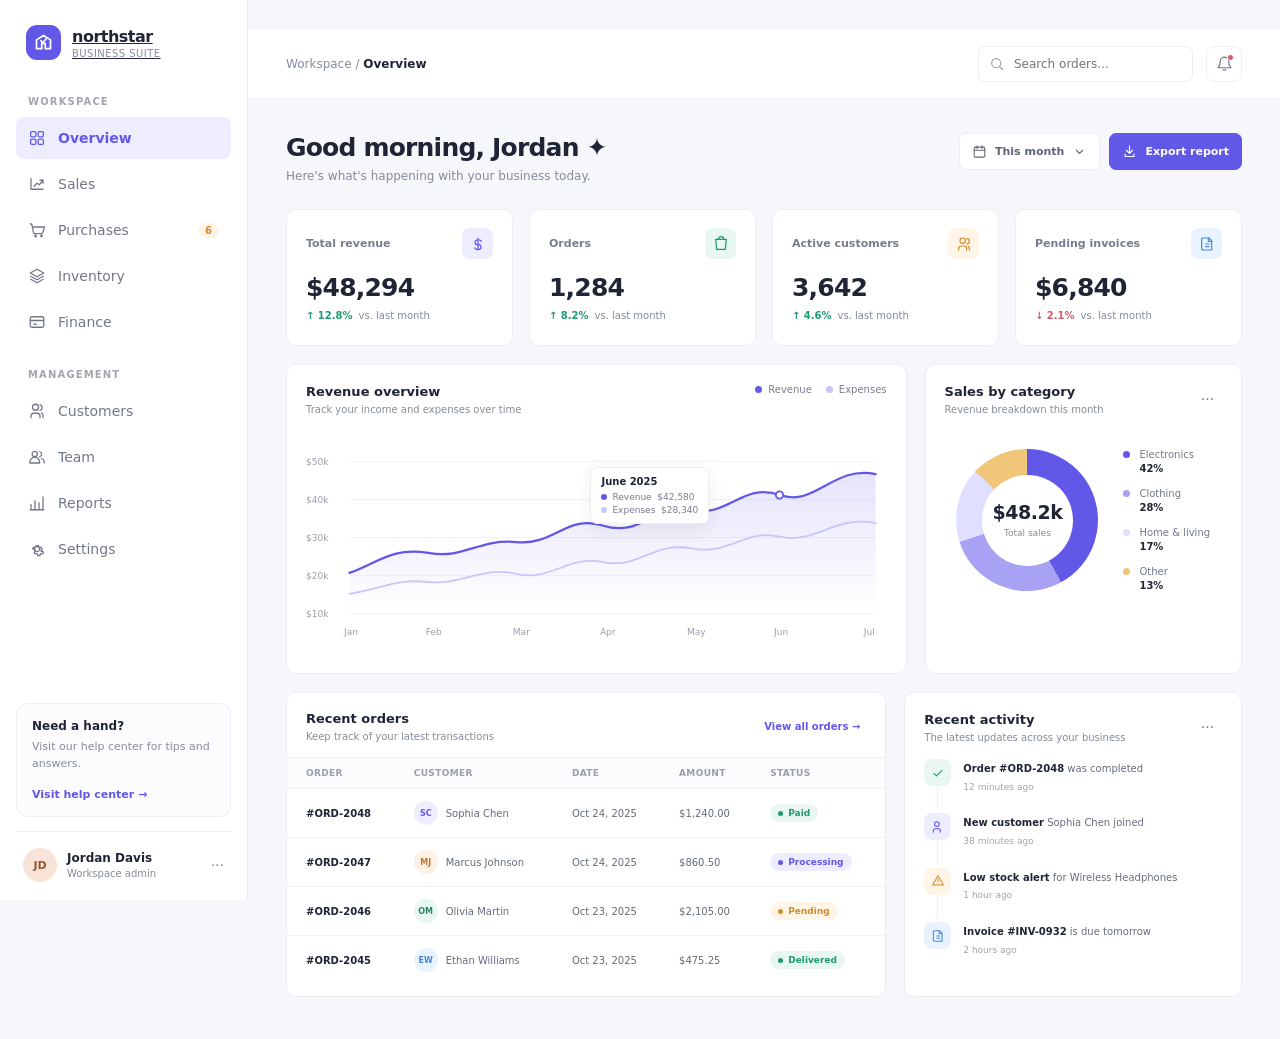
==== commit f61044df: "mikiyas added head" ====
--- a/index.html
+++ b/index.html
@@ -1,52 +1,536 @@
-<!DOCTYPE html>
-<html lang="en">
-<head>
-    <meta charset="UTF-8">
-    <meta name="viewport" content="width=device-width, initial-scale=1.0">
-    <title>Git Tutorial</title>
-</head>
-<body>
-    <h1>Welcome to the Git Tutorial</h1>
-    <p>This tutorial will guide you through the basics of using Git for version control.</p>
-    <h2>Getting Started</h2>
-    <table>
-        <tr>
-            <th>Command</th>
-            <th>Description</th>
-        </tr>
-        <tr>
-            <td>git init</td>
-            <td>Initialize a new Git repository</td>
-        </tr>
-        <tr>
-            <td>git add</td>
-            <td>Add files to the staging area</td>
-        </tr>
-        <tr>
-            <td>git commit</td>
-            <td>Commit changes to the repository</td>
-        </tr>
-        <form action="https://www.example.com/submit" method="post">
-            <label for="name">Name:</label>
-            <input type="text" id="name" name="name" required>
-            <br>
-            <label for="email">Email:</label>
-            <input type="email" id="email" name="email" required>
-            <br>
-            <input type="submit" value="Submit">
-        </form>
-        <h1>Contact Us</h1>
-        <p>If you have any questions, feel free to reach out to us.</p>
-        <p>e2wef2r</p>
-        <ul>
-            <li>Email: info@example.com</li>
-            <li>Phone: 123-456-7890</li>
-        </ul>
-        <ol>
-            <li>Step 1: Install Git</li>
-            <li>Step 2: Configure Git</li>
-            <li>Step 3: Create a Repository</li>
-        </ol>
-    </table>    
-</body>
-</html>+<!DOCTYPE html>
+<html lang="en">
+<head>
+    <h1>hello world</h1>
+    <meta charset="UTF-8">
+    <meta name="viewport" content="width=device-width, initial-scale=1.0">
+    <meta name="theme-color" content="#f6f7fb">
+    <title>Overview | Northstar ERP</title>
+    <style>
+        :root {
+            color-scheme: light;
+            --ink: #202536;
+            --muted: #858b9b;
+            --line: #eceef3;
+            --surface: #fff;
+            --canvas: #f6f7fb;
+            --primary: #6258e8;
+            --primary-light: #eeedff;
+            --green: #1d9a72;
+            --green-light: #e8f7f1;
+            --red: #d65b69;
+            --red-light: #fff0f1;
+            --amber: #cf8b2e;
+            --amber-light: #fff5e7;
+            --sidebar-width: 248px;
+        }
+
+        * { box-sizing: border-box; }
+
+        body {
+            margin: 0;
+            background: var(--canvas);
+            color: var(--ink);
+            font-family: Inter, ui-sans-serif, system-ui, -apple-system, BlinkMacSystemFont, "Segoe UI", sans-serif;
+            font-size: 14px;
+            -webkit-font-smoothing: antialiased;
+        }
+
+        button, input { font: inherit; }
+        button { color: inherit; }
+        .app { min-height: 100vh; }
+
+        .sidebar {
+            position: fixed;
+            inset: 0 auto 0 0;
+            z-index: 3;
+            display: flex;
+            width: var(--sidebar-width);
+            flex-direction: column;
+            padding: 25px 16px 18px;
+            background: var(--surface);
+            border-right: 1px solid var(--line);
+        }
+
+        .brand {
+            display: flex;
+            align-items: center;
+            gap: 11px;
+            padding: 0 10px;
+            margin-bottom: 36px;
+            color: var(--ink);
+            font-size: 16px;
+            font-weight: 750;
+            letter-spacing: -.5px;
+        }
+
+        .brand-mark {
+            display: grid;
+            width: 35px;
+            height: 35px;
+            place-items: center;
+            border-radius: 11px;
+            background: var(--primary);
+            color: white;
+        }
+
+        .brand-mark svg { width: 21px; height: 21px; }
+        .brand small { display: block; margin-top: 2px; color: var(--muted); font-size: 10px; font-weight: 500; letter-spacing: .45px; }
+        .nav-label { padding: 0 12px; margin: 0 0 10px; color: #a1a5b1; font-size: 10px; font-weight: 700; letter-spacing: 1.15px; text-transform: uppercase; }
+        .nav-group { display: grid; gap: 4px; margin-bottom: 26px; }
+
+        .nav-link {
+            display: flex;
+            min-height: 42px;
+            align-items: center;
+            gap: 12px;
+            padding: 0 12px;
+            border: 0;
+            border-radius: 8px;
+            background: transparent;
+            color: #72788a;
+            cursor: pointer;
+            text-align: left;
+            transition: background .15s, color .15s;
+        }
+
+        .nav-link:hover { background: #f7f7fc; color: var(--ink); }
+        .nav-link.active { background: var(--primary-light); color: var(--primary); font-weight: 650; }
+        .nav-link svg { width: 18px; height: 18px; flex: 0 0 auto; }
+        .nav-count { margin-left: auto; padding: 2px 7px; border-radius: 10px; background: var(--amber-light); color: var(--amber); font-size: 10px; font-weight: 700; }
+
+        .sidebar-bottom { margin-top: auto; }
+        .help-card { padding: 15px; border: 1px solid var(--line); border-radius: 11px; background: #fcfcfe; }
+        .help-card strong { display: block; margin-bottom: 5px; font-size: 12px; }
+        .help-card p { margin: 0 0 12px; color: var(--muted); font-size: 11px; line-height: 1.6; }
+        .help-card button { padding: 0; border: 0; background: none; color: var(--primary); cursor: pointer; font-size: 11px; font-weight: 650; }
+        .profile { display: flex; align-items: center; gap: 10px; padding: 16px 7px 0; margin-top: 14px; border-top: 1px solid var(--line); }
+        .avatar { display: grid; width: 34px; height: 34px; flex: 0 0 auto; place-items: center; border-radius: 50%; background: #f7e3d8; color: #97562e; font-size: 11px; font-weight: 750; }
+        .profile-name { font-size: 12px; font-weight: 650; }
+        .profile-role { margin-top: 3px; color: var(--muted); font-size: 10px; }
+        .profile-more { margin-left: auto; color: var(--muted); }
+
+        .main { min-height: 100vh; margin-left: var(--sidebar-width); }
+        .topbar {
+            position: sticky;
+            top: 0;
+            z-index: 2;
+            display: flex;
+            height: 70px;
+            align-items: center;
+            justify-content: space-between;
+            padding: 0 38px;
+            border-bottom: 1px solid var(--line);
+            background: rgb(255 255 255 / 92%);
+            backdrop-filter: blur(12px);
+        }
+
+        .breadcrumb { color: var(--muted); font-size: 12px; }
+        .breadcrumb strong { color: var(--ink); font-weight: 650; }
+        .top-actions { display: flex; align-items: center; gap: 13px; }
+        .search { position: relative; }
+        .search svg { position: absolute; top: 10px; left: 11px; width: 16px; height: 16px; color: #9da2af; }
+        .search input { width: 215px; height: 36px; padding: 0 12px 0 35px; border: 1px solid var(--line); border-radius: 7px; outline: none; background: #fff; color: var(--ink); font-size: 12px; }
+        .search input:focus { border-color: #b7b2ff; box-shadow: 0 0 0 3px rgb(98 88 232 / 9%); }
+        .icon-button { position: relative; display: grid; width: 36px; height: 36px; place-items: center; border: 1px solid var(--line); border-radius: 8px; background: white; color: #73798a; cursor: pointer; }
+        .icon-button svg { width: 17px; height: 17px; }
+        .notification-dot { position: absolute; top: 7px; right: 7px; width: 7px; height: 7px; border: 1.5px solid white; border-radius: 50%; background: var(--red); }
+
+        .content { max-width: 1480px; padding: 34px 38px 42px; margin: 0 auto; }
+        .page-heading { display: flex; align-items: flex-start; justify-content: space-between; gap: 20px; margin-bottom: 26px; }
+        h1 { margin: 0; font-size: 25px; font-weight: 720; letter-spacing: -.8px; }
+        .subtitle { margin: 7px 0 0; color: var(--muted); font-size: 12px; }
+        .heading-actions { display: flex; align-items: center; gap: 9px; }
+        .date-select, .export-button { display: inline-flex; height: 37px; align-items: center; justify-content: center; gap: 8px; padding: 0 12px; border: 1px solid var(--line); border-radius: 7px; background: white; color: #5f6575; cursor: pointer; font-size: 11px; font-weight: 550; }
+        .date-select svg, .export-button svg { width: 15px; height: 15px; }
+        .export-button { border-color: var(--primary); background: var(--primary); color: white; font-weight: 650; }
+        .export-button:hover { background: #5147d3; }
+        .date-select:hover { background: #fafaff; }
+
+        .metrics { display: grid; grid-template-columns: repeat(4, minmax(0, 1fr)); gap: 16px; margin-bottom: 18px; }
+        .metric-card, .panel { border: 1px solid var(--line); border-radius: 10px; background: var(--surface); }
+        .metric-card { min-height: 137px; padding: 18px 19px; }
+        .metric-top { display: flex; align-items: center; justify-content: space-between; }
+        .metric-label { color: #777d8e; font-size: 11px; font-weight: 550; }
+        .metric-icon { display: grid; width: 31px; height: 31px; place-items: center; border-radius: 8px; }
+        .metric-icon svg { width: 16px; height: 16px; }
+        .metric-icon.purple { background: var(--primary-light); color: var(--primary); }
+        .metric-icon.green { background: var(--green-light); color: var(--green); }
+        .metric-icon.amber { background: var(--amber-light); color: var(--amber); }
+        .metric-icon.blue { background: #e9f3ff; color: #4387cf; }
+        .metric-value { margin-top: 14px; font-size: 25px; font-weight: 720; letter-spacing: -.8px; }
+        .metric-foot { display: flex; align-items: center; gap: 6px; margin-top: 8px; color: var(--muted); font-size: 10px; }
+        .trend { font-weight: 700; }
+        .trend.up { color: var(--green); }
+        .trend.down { color: var(--red); }
+
+        .analytics-grid { display: grid; grid-template-columns: minmax(0, 1.72fr) minmax(260px, .88fr); gap: 18px; margin-bottom: 18px; }
+        .panel { min-width: 0; padding: 19px; }
+        .panel-heading { display: flex; align-items: flex-start; justify-content: space-between; gap: 12px; }
+        .panel-title { margin: 0; font-size: 13px; font-weight: 680; }
+        .panel-subtitle { margin: 5px 0 0; color: var(--muted); font-size: 10px; }
+        .chart-legend { display: flex; gap: 14px; color: #777d8e; font-size: 10px; }
+        .legend-item { display: flex; align-items: center; gap: 6px; }
+        .legend-dot { width: 7px; height: 7px; border-radius: 50%; background: var(--primary); }
+        .legend-dot.secondary { background: #c9c6fb; }
+        .chart-wrap { position: relative; height: 222px; margin-top: 17px; }
+        .chart-wrap svg { width: 100%; height: 100%; overflow: visible; }
+        .grid-line { stroke: #f0f1f5; stroke-width: 1; }
+        .axis-label { fill: #9a9eaa; font-size: 10px; }
+        .chart-area { fill: url(#salesFill); }
+        .chart-line { fill: none; stroke: var(--primary); stroke-linecap: round; stroke-linejoin: round; stroke-width: 2.5; }
+        .chart-line.secondary { stroke: #c9c6fb; stroke-width: 2; }
+        .chart-tooltip { position: absolute; top: 35px; left: 49%; padding: 8px 10px; border: 1px solid var(--line); border-radius: 7px; background: white; box-shadow: 0 5px 18px rgb(31 35 55 / 8%); color: #777d8e; font-size: 9px; }
+        .chart-tooltip strong { display: block; margin-bottom: 5px; color: var(--ink); font-size: 10px; }
+        .tooltip-row { display: flex; align-items: center; gap: 5px; margin-top: 3px; }
+        .tooltip-dot { width: 6px; height: 6px; border-radius: 50%; background: var(--primary); }
+        .tooltip-dot.secondary { background: #c9c6fb; }
+
+        .donut-area { display: flex; min-height: 200px; align-items: center; justify-content: center; gap: 25px; padding: 12px 0 2px; }
+        .donut { position: relative; display: grid; width: 142px; height: 142px; flex: 0 0 auto; place-items: center; border-radius: 50%; background: conic-gradient(#6258e8 0 42%, #a8a2f5 42% 70%, #e1dfff 70% 87%, #f2c679 87% 100%); }
+        .donut::after { position: absolute; width: 91px; height: 91px; border-radius: 50%; background: white; content: ""; }
+        .donut-center { z-index: 1; text-align: center; }
+        .donut-center strong { display: block; font-size: 19px; letter-spacing: -.5px; }
+        .donut-center span { color: var(--muted); font-size: 9px; }
+        .category-list { display: grid; gap: 14px; }
+        .category { display: grid; grid-template-columns: 8px auto; align-items: center; column-gap: 8px; row-gap: 3px; }
+        .category-dot { width: 7px; height: 7px; border-radius: 50%; background: var(--primary); }
+        .category-dot.c2 { background: #a8a2f5; }
+        .category-dot.c3 { background: #e1dfff; }
+        .category-dot.c4 { background: #f2c679; }
+        .category-name { color: #73798a; font-size: 10px; }
+        .category strong { grid-column: 2; font-size: 10px; font-weight: 650; }
+
+        .lower-grid { display: grid; grid-template-columns: minmax(0, 1.6fr) minmax(265px, .9fr); gap: 18px; }
+        .table-panel { padding: 0; overflow: hidden; }
+        .table-panel .panel-heading { align-items: center; padding: 18px 19px 15px; }
+        .view-all { border: 0; background: none; color: var(--primary); cursor: pointer; font-size: 10px; font-weight: 650; }
+        .table-wrap { overflow-x: auto; }
+        table { width: 100%; border-collapse: collapse; text-align: left; white-space: nowrap; }
+        th { padding: 10px 15px; border-top: 1px solid #f1f2f6; border-bottom: 1px solid #f1f2f6; background: #fcfcfe; color: #999eac; font-size: 9px; font-weight: 650; letter-spacing: .35px; text-transform: uppercase; }
+        th:first-child, td:first-child { padding-left: 19px; }
+        th:last-child, td:last-child { padding-right: 19px; }
+        td { padding: 12px 15px; border-bottom: 1px solid #f2f3f6; color: #656b7b; font-size: 10px; }
+        tbody tr:last-child td { border-bottom: 0; }
+        .order-id { color: var(--ink); font-weight: 650; }
+        .customer-cell { display: flex; align-items: center; gap: 8px; }
+        .customer-avatar { display: grid; width: 24px; height: 24px; place-items: center; border-radius: 50%; background: #eeedff; color: #6258e8; font-size: 8px; font-weight: 700; }
+        .customer-avatar.orange { background: #fff0e6; color: #c0743a; }
+        .customer-avatar.green { background: #e8f7f1; color: #258768; }
+        .customer-avatar.blue { background: #e9f3ff; color: #4387cf; }
+        .status { display: inline-flex; align-items: center; gap: 5px; padding: 4px 8px; border-radius: 12px; font-size: 9px; font-weight: 600; }
+        .status::before { width: 5px; height: 5px; border-radius: 50%; background: currentColor; content: ""; }
+        .status.paid, .status.delivered { background: var(--green-light); color: var(--green); }
+        .status.pending { background: var(--amber-light); color: var(--amber); }
+        .status.processing { background: #eeedff; color: var(--primary); }
+        .status.cancelled { background: var(--red-light); color: var(--red); }
+        .activity-list { display: grid; margin-top: 16px; }
+        .activity { position: relative; display: grid; grid-template-columns: 29px 1fr; gap: 10px; padding-bottom: 19px; }
+        .activity:not(:last-child)::after { position: absolute; top: 27px; bottom: 3px; left: 13px; width: 1px; background: #eceef3; content: ""; }
+        .activity-icon { z-index: 1; display: grid; width: 27px; height: 27px; place-items: center; border-radius: 8px; background: var(--green-light); color: var(--green); }
+        .activity-icon svg { width: 14px; height: 14px; }
+        .activity-icon.purple { background: var(--primary-light); color: var(--primary); }
+        .activity-icon.amber { background: var(--amber-light); color: var(--amber); }
+        .activity-icon.blue { background: #e9f3ff; color: #4387cf; }
+        .activity-text { padding-top: 2px; color: #666c7b; font-size: 10px; line-height: 1.55; }
+        .activity-text strong { color: var(--ink); font-weight: 650; }
+        .activity-time { display: block; margin-top: 4px; color: #a0a4af; font-size: 9px; }
+        .empty-state { padding: 24px; color: var(--muted); font-size: 11px; text-align: center; }
+        .toast { position: fixed; right: 24px; bottom: 24px; z-index: 5; padding: 12px 16px; transform: translateY(12px); border-radius: 8px; background: #272a38; box-shadow: 0 8px 28px rgb(0 0 0 / 15%); color: white; font-size: 12px; opacity: 0; pointer-events: none; transition: .2s ease; }
+        .toast.visible { transform: translateY(0); opacity: 1; }
+        .mobile-menu { display: none; }
+
+        @media (max-width: 1120px) {
+            :root { --sidebar-width: 220px; }
+            .topbar { padding-right: 25px; padding-left: 25px; }
+            .content { padding-right: 25px; padding-left: 25px; }
+            .metrics { grid-template-columns: repeat(2, minmax(0, 1fr)); }
+            .analytics-grid, .lower-grid { grid-template-columns: minmax(0, 1.3fr) minmax(245px, .9fr); }
+            .donut-area { gap: 16px; }
+            .donut { width: 120px; height: 120px; }
+            .donut::after { width: 78px; height: 78px; }
+        }
+
+        @media (max-width: 820px) {
+            .sidebar { width: 68px; align-items: center; padding-right: 8px; padding-left: 8px; }
+            .brand { padding: 0; margin-bottom: 30px; }
+            .brand > span, .nav-label, .nav-link > span, .nav-count, .help-card, .profile > div:not(.avatar), .profile-more { display: none; }
+            .nav-group { width: 100%; }
+            .nav-link { justify-content: center; padding: 0; }
+            .nav-link svg { width: 19px; height: 19px; }
+            .profile { justify-content: center; width: 100%; padding: 14px 0 0; }
+            .main { margin-left: 68px; }
+            .analytics-grid, .lower-grid { grid-template-columns: 1fr; }
+            .donut-area { justify-content: flex-start; gap: 36px; padding-left: 22px; }
+        }
+
+        @media (max-width: 560px) {
+            .topbar { height: 59px; padding: 0 16px; }
+            .top-actions { gap: 8px; }
+            .search input { width: min(37vw, 165px); }
+            .breadcrumb { font-size: 10px; }
+            .content { padding: 25px 14px 30px; }
+            .page-heading { flex-direction: column; margin-bottom: 19px; }
+            h1 { font-size: 22px; }
+            .heading-actions { width: 100%; }
+            .date-select, .export-button { flex: 1; }
+            .metrics { gap: 10px; }
+            .metric-card { min-height: 125px; padding: 14px; }
+            .metric-value { font-size: 21px; }
+            .metric-label { font-size: 10px; }
+            .metric-foot { flex-wrap: wrap; font-size: 9px; }
+            .panel { padding: 15px; }
+            .chart-legend { gap: 8px; font-size: 9px; }
+            .chart-wrap { height: 190px; }
+            .donut-area { justify-content: center; gap: 23px; padding-left: 0; }
+            .donut { width: 112px; height: 112px; }
+            .donut::after { width: 73px; height: 73px; }
+            .category-list { gap: 11px; }
+            .table-panel { padding: 0; }
+            .table-panel .panel-heading { padding-right: 15px; padding-left: 15px; }
+            th, td { padding-right: 12px; padding-left: 12px; }
+            th:first-child, td:first-child { padding-left: 15px; }
+            th:last-child, td:last-child { padding-right: 15px; }
+            .toast { right: 14px; bottom: 14px; left: 82px; text-align: center; }
+        }
+
+        @media (prefers-reduced-motion: reduce) {
+            *, *::before, *::after { scroll-behavior: auto !important; transition-duration: .01ms !important; }
+        }
+    </style>
+</head>
+<body>
+    <div class="app">
+        <aside class="sidebar" aria-label="Main navigation">
+            <a class="brand" href="#" aria-label="Northstar ERP home">
+                <span class="brand-mark" aria-hidden="true">
+                    <svg viewBox="0 0 24 24" fill="none" stroke="currentColor" stroke-width="2">
+                        <path d="M4 19V9l8-5 8 5v10h-6v-6h-4v6H4Z" stroke-linejoin="round"/>
+                        <path d="m9 10 2 2 4-4" stroke-linecap="round" stroke-linejoin="round"/>
+                    </svg>
+                </span>
+                <span>northstar<small>BUSINESS SUITE</small></span>
+            </a>
+
+            <nav aria-label="ERP sections">
+                <p class="nav-label">Workspace</p>
+                <div class="nav-group">
+                    <button class="nav-link active" type="button" data-section="Overview" aria-current="page">
+                        <svg viewBox="0 0 24 24" fill="none" stroke="currentColor" stroke-width="1.7"><rect x="3.5" y="3.5" width="7" height="7" rx="1.5"/><rect x="13.5" y="3.5" width="7" height="7" rx="1.5"/><rect x="3.5" y="13.5" width="7" height="7" rx="1.5"/><rect x="13.5" y="13.5" width="7" height="7" rx="1.5"/></svg><span>Overview</span>
+                    </button>
+                    <button class="nav-link" type="button" data-section="Sales">
+                        <svg viewBox="0 0 24 24" fill="none" stroke="currentColor" stroke-width="1.7"><path d="M4 19V5m0 14h16M8 15l4-4 3 2 5-6" stroke-linecap="round" stroke-linejoin="round"/><path d="M16 7h4v4" stroke-linecap="round" stroke-linejoin="round"/></svg><span>Sales</span>
+                    </button>
+                    <button class="nav-link" type="button" data-section="Purchases">
+                        <svg viewBox="0 0 24 24" fill="none" stroke="currentColor" stroke-width="1.7"><path d="M3 4h2l2.2 11.2a2 2 0 0 0 2 1.6h8.6a2 2 0 0 0 1.9-1.4L22 8H6" stroke-linecap="round" stroke-linejoin="round"/><circle cx="10" cy="20" r="1"/><circle cx="18" cy="20" r="1"/></svg><span>Purchases</span><span class="nav-count">6</span>
+                    </button>
+                    <button class="nav-link" type="button" data-section="Inventory">
+                        <svg viewBox="0 0 24 24" fill="none" stroke="currentColor" stroke-width="1.7"><path d="m12 3 9 5-9 5-9-5 9-5Z" stroke-linejoin="round"/><path d="m3 12 9 5 9-5M3 16l9 5 9-5" stroke-linejoin="round"/></svg><span>Inventory</span>
+                    </button>
+                    <button class="nav-link" type="button" data-section="Finance">
+                        <svg viewBox="0 0 24 24" fill="none" stroke="currentColor" stroke-width="1.7"><rect x="3" y="5" width="18" height="14" rx="2"/><path d="M3 10h18m-13 5h3" stroke-linecap="round"/></svg><span>Finance</span>
+                    </button>
+                </div>
+
+                <p class="nav-label">Management</p>
+                <div class="nav-group">
+                    <button class="nav-link" type="button" data-section="Customers">
+                        <svg viewBox="0 0 24 24" fill="none" stroke="currentColor" stroke-width="1.7"><path d="M16 21v-2a4 4 0 0 0-4-4H8a4 4 0 0 0-4 4v2m6-10a4 4 0 1 0 0-8 4 4 0 0 0 0 8Zm6-7.5a4 4 0 0 1 0 7.7m2 3.3a4 4 0 0 1 2 3.5V21" stroke-linecap="round"/></svg><span>Customers</span>
+                    </button>
+                    <button class="nav-link" type="button" data-section="Team">
+                        <svg viewBox="0 0 24 24" fill="none" stroke="currentColor" stroke-width="1.7"><circle cx="9" cy="8" r="3.5"/><path d="M2.5 20v-1a6.5 6.5 0 0 1 13 0v1Zm13-15a3.5 3.5 0 0 1 0 6.8M18 14a5 5 0 0 1 3.5 4.8V20" stroke-linecap="round" stroke-linejoin="round"/></svg><span>Team</span>
+                    </button>
+                    <button class="nav-link" type="button" data-section="Reports">
+                        <svg viewBox="0 0 24 24" fill="none" stroke="currentColor" stroke-width="1.7"><path d="M4 19.5V14m5.3 5.5V9m5.4 10.5v-8m5.3 8V4" stroke-linecap="round"/><path d="M3 21h18" stroke-linecap="round"/></svg><span>Reports</span>
+                    </button>
+                    <button class="nav-link" type="button" data-section="Settings">
+                        <svg viewBox="0 0 24 24" fill="none" stroke="currentColor" stroke-width="1.7"><path d="M12 8.5a3.5 3.5 0 1 0 0 7 3.5 3.5 0 0 0 0-7Z"/><path d="m19.4 15 .1.1 1.4 1.1-1.4 2.4-1.7-.6a8 8 0 0 1-1.6.9l-.3 1.8h-2.8l-.3-1.8a8 8 0 0 1-1.6-.9l-1.7.6-1.4-2.4 1.4-1.1a7 7 0 0 1 0-1.9L6.1 12l1.4-2.4 1.7.6a8 8 0 0 1 1.6-.9l.3-1.8h2.8l.3 1.8a8 8 0 0 1 1.6.9l1.7-.6 1.4 2.4-1.4 1.1a7 7 0 0 1-.1 1.9Z" stroke-linejoin="round"/></svg><span>Settings</span>
+                    </button>
+                </div>
+            </nav>
+
+            <div class="sidebar-bottom">
+                <div class="help-card">
+                    <strong>Need a hand?</strong>
+                    <p>Visit our help center for tips and answers.</p>
+                    <button type="button" data-toast="Help center is coming soon.">Visit help center →</button>
+                </div>
+                <div class="profile">
+                    <div class="avatar" aria-hidden="true">JD</div>
+                    <div><div class="profile-name">Jordan Davis</div><div class="profile-role">Workspace admin</div></div>
+                    <span class="profile-more" aria-hidden="true">···</span>
+                </div>
+            </div>
+        </aside>
+
+        <main class="main">
+            <header class="topbar">
+                <div class="breadcrumb">Workspace <span aria-hidden="true">/</span> <strong id="breadcrumb-current">Overview</strong></div>
+                <div class="top-actions">
+                    <label class="search">
+                        <svg viewBox="0 0 24 24" fill="none" stroke="currentColor" stroke-width="1.8" aria-hidden="true"><circle cx="10.8" cy="10.8" r="6.8"/><path d="m16 16 4.3 4.3" stroke-linecap="round"/></svg>
+                        <input id="order-search" type="search" placeholder="Search orders..." aria-label="Search orders">
+                    </label>
+                    <button class="icon-button" type="button" aria-label="Notifications" data-toast="You're all caught up.">
+                        <svg viewBox="0 0 24 24" fill="none" stroke="currentColor" stroke-width="1.7"><path d="M18 9a6 6 0 0 0-12 0c0 7-3 7-3 9h18c0-2-3-2-3-9m-8 12h4" stroke-linecap="round" stroke-linejoin="round"/></svg>
+                        <span class="notification-dot"></span>
+                    </button>
+                </div>
+            </header>
+
+            <div class="content">
+                <section class="page-heading" aria-labelledby="page-title">
+                    <div>
+                        <h1 id="page-title">Good morning, Jordan <span aria-hidden="true">✦</span></h1>
+                        <p class="subtitle">Here's what's happening with your business today.</p>
+                    </div>
+                    <div class="heading-actions">
+                        <button class="date-select" type="button" id="date-button">
+                            <svg viewBox="0 0 24 24" fill="none" stroke="currentColor" stroke-width="1.7" aria-hidden="true"><rect x="3.5" y="5" width="17" height="16" rx="2"/><path d="M16 3v4M8 3v4M3.5 10h17" stroke-linecap="round"/></svg>
+                            <span id="date-label">This month</span>
+                            <svg viewBox="0 0 24 24" fill="none" stroke="currentColor" stroke-width="1.8" aria-hidden="true"><path d="m7 10 5 5 5-5" stroke-linecap="round" stroke-linejoin="round"/></svg>
+                        </button>
+                        <button class="export-button" type="button" data-toast="Your report is ready to export.">
+                            <svg viewBox="0 0 24 24" fill="none" stroke="currentColor" stroke-width="1.8" aria-hidden="true"><path d="M12 3v12m-5-5 5 5 5-5M5 16v4h14v-4" stroke-linecap="round" stroke-linejoin="round"/></svg>
+                            Export report
+                        </button>
+                    </div>
+                </section>
+
+                <section class="metrics" aria-label="Key business metrics">
+                    <article class="metric-card">
+                        <div class="metric-top"><span class="metric-label">Total revenue</span><span class="metric-icon purple"><svg viewBox="0 0 24 24" fill="none" stroke="currentColor" stroke-width="1.8"><path d="M12 3v18m5-13a4 4 0 0 0-4-2h-2a3.5 3.5 0 0 0 0 7h2a3.5 3.5 0 0 1 0 7h-2a4 4 0 0 1-4-2" stroke-linecap="round"/></svg></span></div>
+                        <div class="metric-value">$48,294</div>
+                        <div class="metric-foot"><span class="trend up">↑ 12.8%</span><span>vs. last month</span></div>
+                    </article>
+                    <article class="metric-card">
+                        <div class="metric-top"><span class="metric-label">Orders</span><span class="metric-icon green"><svg viewBox="0 0 24 24" fill="none" stroke="currentColor" stroke-width="1.8"><path d="M4 5h16l-1.5 15h-13L4 5Zm4 0a4 4 0 0 1 8 0" stroke-linejoin="round" stroke-linecap="round"/></svg></span></div>
+                        <div class="metric-value">1,284</div>
+                        <div class="metric-foot"><span class="trend up">↑ 8.2%</span><span>vs. last month</span></div>
+                    </article>
+                    <article class="metric-card">
+                        <div class="metric-top"><span class="metric-label">Active customers</span><span class="metric-icon amber"><svg viewBox="0 0 24 24" fill="none" stroke="currentColor" stroke-width="1.8"><path d="M16 21v-2a4 4 0 0 0-4-4H8a4 4 0 0 0-4 4v2m6-10a4 4 0 1 0 0-8 4 4 0 0 0 0 8Zm6-7a4 4 0 0 1 0 8m2 3a4 4 0 0 1 2 3.5V21" stroke-linecap="round"/></svg></span></div>
+                        <div class="metric-value">3,642</div>
+                        <div class="metric-foot"><span class="trend up">↑ 4.6%</span><span>vs. last month</span></div>
+                    </article>
+                    <article class="metric-card">
+                        <div class="metric-top"><span class="metric-label">Pending invoices</span><span class="metric-icon blue"><svg viewBox="0 0 24 24" fill="none" stroke="currentColor" stroke-width="1.8"><path d="M6 3h9l4 4v14H6a2 2 0 0 1-2-2V5a2 2 0 0 1 2-2Z" stroke-linejoin="round"/><path d="M14 3v5h5m-9 4h5m-5 4h5" stroke-linecap="round"/></svg></span></div>
+                        <div class="metric-value">$6,840</div>
+                        <div class="metric-foot"><span class="trend down">↓ 2.1%</span><span>vs. last month</span></div>
+                    </article>
+                </section>
+
+                <section class="analytics-grid" aria-label="Business analytics">
+                    <article class="panel">
+                        <div class="panel-heading">
+                            <div><h2 class="panel-title">Revenue overview</h2><p class="panel-subtitle">Track your income and expenses over time</p></div>
+                            <div class="chart-legend" aria-label="Chart legend"><span class="legend-item"><span class="legend-dot"></span>Revenue</span><span class="legend-item"><span class="legend-dot secondary"></span>Expenses</span></div>
+                        </div>
+                        <div class="chart-wrap">
+                            <svg viewBox="0 0 640 220" role="img" aria-label="Line chart showing revenue and expenses from January through July">
+                                <defs><linearGradient id="salesFill" x1="0" x2="0" y1="0" y2="1"><stop offset="0%" stop-color="#6258e8" stop-opacity=".16"/><stop offset="100%" stop-color="#6258e8" stop-opacity="0"/></linearGradient></defs>
+                                <line class="grid-line" x1="48" y1="20" x2="628" y2="20"/><line class="grid-line" x1="48" y1="62" x2="628" y2="62"/><line class="grid-line" x1="48" y1="104" x2="628" y2="104"/><line class="grid-line" x1="48" y1="146" x2="628" y2="146"/><line class="grid-line" x1="48" y1="188" x2="628" y2="188"/>
+                                <text class="axis-label" x="0" y="24">$50k</text><text class="axis-label" x="0" y="66">$40k</text><text class="axis-label" x="0" y="108">$30k</text><text class="axis-label" x="0" y="150">$20k</text><text class="axis-label" x="0" y="192">$10k</text>
+                                <path class="chart-area" d="M48 143 C79 132 95 114 135 121 S190 105 232 109 S287 78 328 91 S385 66 425 74 S482 43 522 57 S581 24 628 34 L628 188 L48 188 Z"/>
+                                <path class="chart-line secondary" d="M48 166 C86 160 99 149 135 153 S194 135 232 144 S288 123 328 131 S382 108 425 116 S483 94 522 103 S582 79 628 88"/>
+                                <path class="chart-line" d="M48 143 C79 132 95 114 135 121 S190 105 232 109 S287 78 328 91 S385 66 425 74 S482 43 522 57 S581 24 628 34"/>
+                                <circle cx="522" cy="57" r="4" fill="white" stroke="#6258e8" stroke-width="2"/>
+                                <text class="axis-label" x="42" y="211">Jan</text><text class="axis-label" x="132" y="211">Feb</text><text class="axis-label" x="228" y="211">Mar</text><text class="axis-label" x="324" y="211">Apr</text><text class="axis-label" x="420" y="211">May</text><text class="axis-label" x="516" y="211">Jun</text><text class="axis-label" x="615" y="211">Jul</text>
+                            </svg>
+                            <div class="chart-tooltip" aria-hidden="true"><strong>June 2025</strong><div class="tooltip-row"><span class="tooltip-dot"></span>Revenue&nbsp; $42,580</div><div class="tooltip-row"><span class="tooltip-dot secondary"></span>Expenses&nbsp; $28,340</div></div>
+                        </div>
+                    </article>
+
+                    <article class="panel">
+                        <div class="panel-heading"><div><h2 class="panel-title">Sales by category</h2><p class="panel-subtitle">Revenue breakdown this month</p></div><button class="icon-button" type="button" aria-label="More category options" data-toast="Category options are coming soon." style="width:29px;height:29px;border:0">···</button></div>
+                        <div class="donut-area">
+                            <div class="donut" role="img" aria-label="Sales by category: Electronics 42%, Clothing 28%, Home and living 17%, Other 13%"><div class="donut-center"><strong>$48.2k</strong><span>Total sales</span></div></div>
+                            <div class="category-list">
+                                <div class="category"><span class="category-dot"></span><span class="category-name">Electronics</span><strong>42%</strong></div>
+                                <div class="category"><span class="category-dot c2"></span><span class="category-name">Clothing</span><strong>28%</strong></div>
+                                <div class="category"><span class="category-dot c3"></span><span class="category-name">Home &amp; living</span><strong>17%</strong></div>
+                                <div class="category"><span class="category-dot c4"></span><span class="category-name">Other</span><strong>13%</strong></div>
+                            </div>
+                        </div>
+                    </article>
+                </section>
+
+                <section class="lower-grid" aria-label="Recent business activity">
+                    <article class="panel table-panel">
+                        <div class="panel-heading"><div><h2 class="panel-title">Recent orders</h2><p class="panel-subtitle">Keep track of your latest transactions</p></div><button class="view-all" type="button" data-toast="You're viewing the latest orders.">View all orders →</button></div>
+                        <div class="table-wrap">
+                            <table>
+                                <thead><tr><th>Order</th><th>Customer</th><th>Date</th><th>Amount</th><th>Status</th></tr></thead>
+                                <tbody id="orders-body">
+                                    <tr data-search="ord-2048 sophia chen"><td class="order-id">#ORD-2048</td><td><span class="customer-cell"><span class="customer-avatar">SC</span>Sophia Chen</span></td><td>Oct 24, 2025</td><td>$1,240.00</td><td><span class="status paid">Paid</span></td></tr>
+                                    <tr data-search="ord-2047 marcus johnson"><td class="order-id">#ORD-2047</td><td><span class="customer-cell"><span class="customer-avatar orange">MJ</span>Marcus Johnson</span></td><td>Oct 24, 2025</td><td>$860.50</td><td><span class="status processing">Processing</span></td></tr>
+                                    <tr data-search="ord-2046 olivia martin"><td class="order-id">#ORD-2046</td><td><span class="customer-cell"><span class="customer-avatar green">OM</span>Olivia Martin</span></td><td>Oct 23, 2025</td><td>$2,105.00</td><td><span class="status pending">Pending</span></td></tr>
+                                    <tr data-search="ord-2045 ethan williams"><td class="order-id">#ORD-2045</td><td><span class="customer-cell"><span class="customer-avatar blue">EW</span>Ethan Williams</span></td><td>Oct 23, 2025</td><td>$475.25</td><td><span class="status delivered">Delivered</span></td></tr>
+                                </tbody>
+                            </table>
+                            <div class="empty-state" id="empty-orders" hidden>No orders match your search.</div>
+                        </div>
+                    </article>
+
+                    <article class="panel">
+                        <div class="panel-heading"><div><h2 class="panel-title">Recent activity</h2><p class="panel-subtitle">The latest updates across your business</p></div><button class="icon-button" type="button" aria-label="More activity options" data-toast="Activity options are coming soon." style="width:29px;height:29px;border:0">···</button></div>
+                        <div class="activity-list">
+                            <div class="activity"><span class="activity-icon"><svg viewBox="0 0 24 24" fill="none" stroke="currentColor" stroke-width="1.8"><path d="M5 12.5 9.5 17 19 7.5" stroke-linecap="round" stroke-linejoin="round"/></svg></span><div class="activity-text"><strong>Order #ORD-2048</strong> was completed<span class="activity-time">12 minutes ago</span></div></div>
+                            <div class="activity"><span class="activity-icon purple"><svg viewBox="0 0 24 24" fill="none" stroke="currentColor" stroke-width="1.8"><path d="M16 21v-2a4 4 0 0 0-4-4H8a4 4 0 0 0-4 4v2m6-10a4 4 0 1 0 0-8 4 4 0 0 0 0 8Z" stroke-linecap="round"/></svg></span><div class="activity-text"><strong>New customer</strong> Sophia Chen joined<span class="activity-time">38 minutes ago</span></div></div>
+                            <div class="activity"><span class="activity-icon amber"><svg viewBox="0 0 24 24" fill="none" stroke="currentColor" stroke-width="1.8"><path d="M12 3 2.8 19h18.4L12 3Zm0 6v4m0 3h.01" stroke-linecap="round" stroke-linejoin="round"/></svg></span><div class="activity-text"><strong>Low stock alert</strong> for Wireless Headphones<span class="activity-time">1 hour ago</span></div></div>
+                            <div class="activity"><span class="activity-icon blue"><svg viewBox="0 0 24 24" fill="none" stroke="currentColor" stroke-width="1.8"><path d="M6 3h9l4 4v14H6a2 2 0 0 1-2-2V5a2 2 0 0 1 2-2Z" stroke-linejoin="round"/><path d="M14 3v5h5m-9 4h5m-5 4h5" stroke-linecap="round"/></svg></span><div class="activity-text"><strong>Invoice #INV-0932</strong> is due tomorrow<span class="activity-time">2 hours ago</span></div></div>
+                        </div>
+                    </article>
+                </section>
+            </div>
+        </main>
+    </div>
+    <div class="toast" id="toast" role="status" aria-live="polite"></div>
+    <script>
+        const toast = document.getElementById("toast");
+        let toastTimer;
+
+        function showToast(message) {
+            toast.textContent = message;
+            toast.classList.add("visible");
+            window.clearTimeout(toastTimer);
+            toastTimer = window.setTimeout(() => toast.classList.remove("visible"), 2600);
+        }
+
+        document.querySelectorAll("[data-toast]").forEach((button) => {
+            button.addEventListener("click", () => showToast(button.dataset.toast));
+        });
+
+        document.querySelectorAll(".nav-link").forEach((button) => {
+            button.addEventListener("click", () => {
+                document.querySelector(".nav-link.active")?.classList.remove("active");
+                document.querySelector(".nav-link[aria-current]")?.removeAttribute("aria-current");
+                button.classList.add("active");
+                button.setAttribute("aria-current", "page");
+                document.getElementById("breadcrumb-current").textContent = button.dataset.section;
+                if (button.dataset.section !== "Overview") {
+                    showToast(`${button.dataset.section} workspace selected.`);
+                }
+            });
+        });
+
+        document.getElementById("order-search").addEventListener("input", (event) => {
+            const query = event.target.value.trim().toLowerCase();
+            const rows = [...document.querySelectorAll("#orders-body tr")];
+            let visibleCount = 0;
+            rows.forEach((row) => {
+                const matches = row.dataset.search.includes(query);
+                row.hidden = !matches;
+                if (matches) visibleCount += 1;
+            });
+            document.getElementById("empty-orders").hidden = visibleCount !== 0;
+        });
+
+        document.getElementById("date-button").addEventListener("click", () => {
+            const label = document.getElementById("date-label");
+            label.textContent = label.textContent === "This month" ? "Last 30 days" : "This month";
+            showToast(`Showing ${label.textContent.toLowerCase()} data.`);
+        });
+    </script>
+</body>
+</html>
